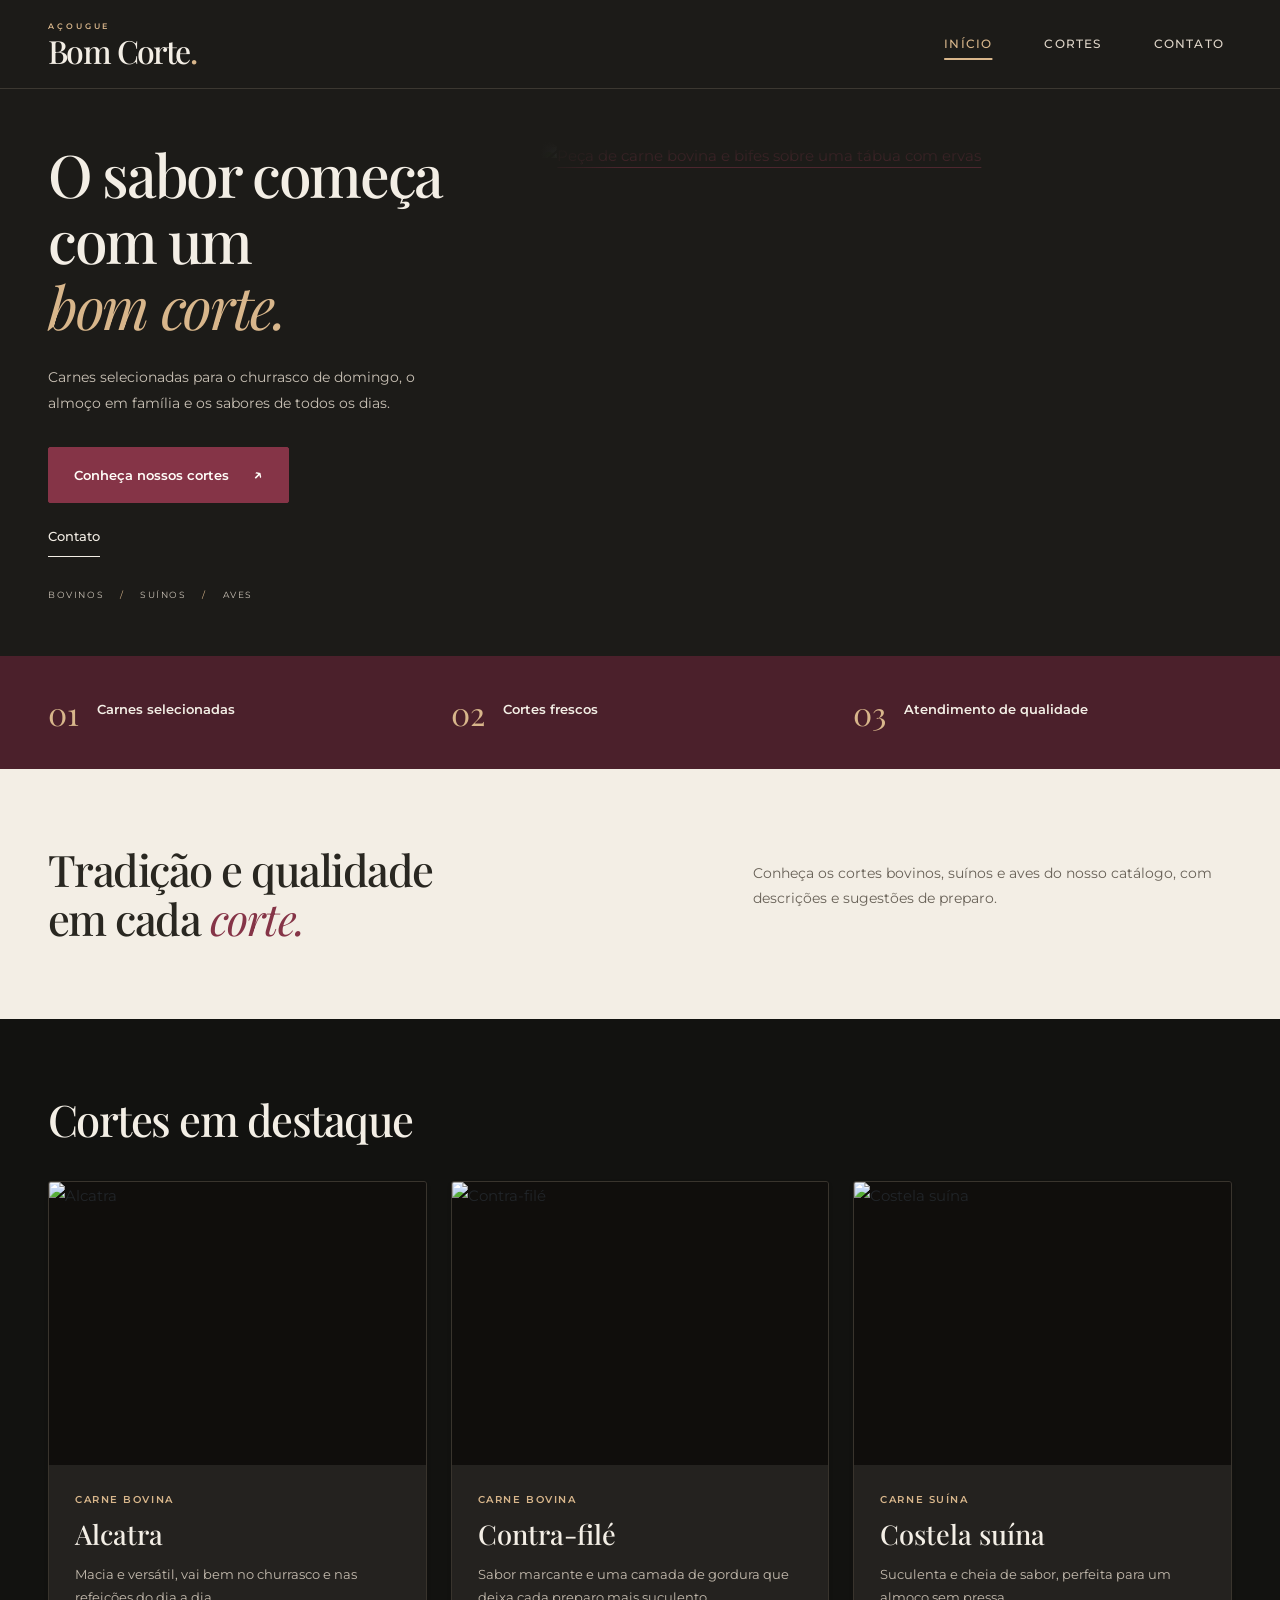
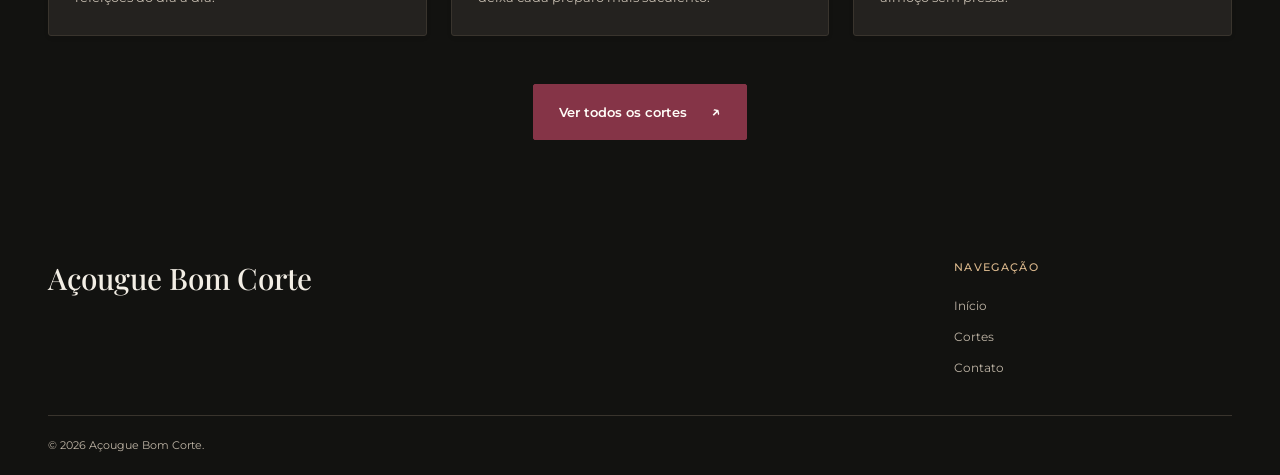
==== index.html @ 8984fb62 "Add files via upload" ====
<!DOCTYPE html>
<html lang="pt-BR">
<head>
  <meta charset="UTF-8">
  <meta name="viewport" content="width=device-width, initial-scale=1">
  <meta name="description" content="Carnes selecionadas para o dia a dia, o churrasco e os momentos em família. Conheça o Açougue Bom Corte.">
  <title>Início | Açougue Bom Corte</title>
  <link rel="preconnect" href="https://fonts.googleapis.com">
  <link rel="preconnect" href="https://fonts.gstatic.com" crossorigin>
  <link href="https://fonts.googleapis.com/css2?family=Montserrat:wght@400;500;600;700&family=Playfair+Display:wght@400;500;600;700&display=swap" rel="stylesheet">
  <link href="https://cdn.jsdelivr.net/npm/bootstrap@5.3.8/dist/css/bootstrap.min.css" rel="stylesheet" integrity="sha384-sRIl4kxILFvY47J16cr9ZwB07vP4J8+LH7qKQnuqkuIAvNWLzeN8tE5YBujZqJLB" crossorigin="anonymous">
  <link rel="stylesheet" href="style.css">
</head>
<body>
  <a class="skip-link" href="#conteudo">Pular para o conteúdo</a>
  <header class="site-header">
    <nav class="navbar navbar-expand-md" data-bs-theme="dark" aria-label="Navegação principal">
      <div class="container">
        <a class="navbar-brand brand" href="index.html" aria-label="Açougue Bom Corte — início">
          <span class="brand-kicker">AÇOUGUE</span>
          <span class="brand-name">Bom Corte<span class="brand-dot">.</span></span>
        </a>
        <button class="navbar-toggler" type="button" data-bs-toggle="collapse" data-bs-target="#menuPrincipal" aria-controls="menuPrincipal" aria-expanded="false" aria-label="Abrir ou fechar menu">
          <span class="navbar-toggler-icon"></span>
        </button>
        <div class="collapse navbar-collapse" id="menuPrincipal">
          <ul class="navbar-nav ms-auto">
            <li class="nav-item"><a class="nav-link active" aria-current="page" href="index.html">Início</a></li>
            <li class="nav-item"><a class="nav-link" href="cortes.html">Cortes</a></li>
            <li class="nav-item"><a class="nav-link" href="contato.html">Contato</a></li>
          </ul>
        </div>
      </div>
    </nav>
  </header>
  <main id="conteudo">
    <!-- Fotografia original inteira; texto e ações ficam ao lado, sem sobreposições. -->
    <section class="hero">
      <div class="container">
        <div class="row g-0 align-items-center">
          <div class="col-lg-5 hero-copy">
            <h1>O sabor começa<br>com um <em>bom corte.</em></h1>
            <p>Carnes selecionadas para o churrasco de domingo, o almoço em família e os sabores de todos os dias.</p>
            <div class="hero-actions">
              <a class="btn btn-wine" href="cortes.html">Conheça nossos cortes <span aria-hidden="true">↗</span></a>
              <a class="text-link" href="contato.html">Contato</a>
            </div>
            <p class="hero-footnote">BOVINOS <span aria-hidden="true">/</span> SUÍNOS <span aria-hidden="true">/</span> AVES</p>
          </div>
          <div class="col-lg-7 hero-photo">
            <a class="hero-link" href="cortes.html" aria-label="Ver produtos: conhecer todos os cortes">
              <img class="hero-image" src="images/acougue-principal-v2.png" width="1536" height="1024" alt="Peça de carne bovina e bifes sobre uma tábua com ervas" fetchpriority="high">
            </a>
          </div>
        </div>
      </div>
    </section>

    <section class="benefits" aria-label="O cuidado Bom Corte">
      <div class="container">
        <div class="row gy-4">
          <div class="col-md-4"><div class="benefit"><span class="benefit-number" aria-hidden="true">01</span><div><h2>Carnes selecionadas</h2></div></div></div>
          <div class="col-md-4"><div class="benefit"><span class="benefit-number" aria-hidden="true">02</span><div><h2>Cortes frescos</h2></div></div></div>
          <div class="col-md-4"><div class="benefit"><span class="benefit-number" aria-hidden="true">03</span><div><h2>Atendimento de qualidade</h2></div></div></div>
        </div>
      </div>
    </section>

    <section class="intro section-space">
      <div class="container">
        <div class="row gx-4 gy-4 align-items-center">
          <div class="col-lg-6">
            <h2>Tradição e qualidade<br>em cada <em>corte.</em></h2>
          </div>
          <div class="col-lg-5 offset-lg-1">
            <p class="intro-text">Conheça os cortes bovinos, suínos e aves do nosso catálogo, com descrições e sugestões de preparo.</p>
          </div>
        </div>
      </div>
    </section>

    <section class="featured section-space">
      <div class="container">
        <div class="section-heading">
          <div><h2>Cortes em destaque</h2></div>

        </div>
        <div class="row g-4">
        <div class="col-12 col-md-6 col-lg-4">
          <article class="card product-card h-100">
            <img class="product-image" src="images/alcatra.png" width="510" height="371" alt="Alcatra" loading="lazy">
            <div class="card-body">
              <p class="product-category">CARNE BOVINA</p>
              <h3>Alcatra</h3>
              <p class="product-description">Macia e versátil, vai bem no churrasco e nas refeições do dia a dia.</p>
            </div>
          </article>
        </div>
        <div class="col-12 col-md-6 col-lg-4">
          <article class="card product-card h-100">
            <img class="product-image" src="images/contra-file.png" width="509" height="371" alt="Contra-filé" loading="lazy">
            <div class="card-body">
              <p class="product-category">CARNE BOVINA</p>
              <h3>Contra-filé</h3>
              <p class="product-description">Sabor marcante e uma camada de gordura que deixa cada preparo mais suculento.</p>
            </div>
          </article>
        </div>
        <div class="col-12 col-md-6 col-lg-4">
          <article class="card product-card h-100">
            <img class="product-image product-image--costela" src="images/costela-suina.png" width="765" height="335" alt="Costela suína" loading="lazy">
            <div class="card-body">
              <p class="product-category">CARNE SUÍNA</p>
              <h3>Costela suína</h3>
              <p class="product-description">Suculenta e cheia de sabor, perfeita para um almoço sem pressa.</p>
            </div>
          </article>
        </div>
        </div>
        <div class="text-center mt-5"><a class="btn btn-wine" href="cortes.html">Ver todos os cortes <span aria-hidden="true">↗</span></a></div>
      </div>
    </section>
  </main>
  <footer class="site-footer">
    <div class="container">
      <div class="row gy-4 justify-content-between">
        <div class="col-md-7">
          <a class="footer-brand" href="index.html">Açougue Bom Corte</a>
        </div>
        <div class="col-md-3">
          <h2 class="footer-heading">Navegação</h2>
          <nav aria-label="Navegação do rodapé">
            <ul class="list-unstyled footer-links">
              <li><a href="index.html">Início</a></li>
              <li><a href="cortes.html">Cortes</a></li>
              <li><a href="contato.html">Contato</a></li>
            </ul>
          </nav>
        </div>
      </div>
      <div class="footer-bottom"><small>© 2026 Açougue Bom Corte.</small></div>
    </div>
  </footer>
  <!-- Único JavaScript do site: componente de menu recolhível do Bootstrap. -->
  <script src="https://cdn.jsdelivr.net/npm/bootstrap@5.3.8/dist/js/bootstrap.bundle.min.js" integrity="sha384-FKyoEForCGlyvwx9Hj09JcYn3nv7wiPVlz7YYwJrWVcXK/BmnVDxM+D2scQbITxI" crossorigin="anonymous"></script>
</body>
</html>
---- style.css ----
﻿/* Variáveis: identidade original do Bom Corte */
:root {
  --wine: #853447;
  --wine-dark: #4b202b;
  --charcoal: #1c1b18;
  --ink: #121210;
  --cream: #f3eee5;
  --sand: #d8b68b;
  --text: #292721;
  --muted: #686157;
  --white: #fffdf8;
  --line: #d9d0c3;
}

/* Geral */
body {
  margin: 0;
  min-height: 100vh;
  display: flex;
  flex-direction: column;
  color: var(--text);
  background: var(--cream);
  font-family: "Montserrat", sans-serif;
  font-size: 0.94rem;
  line-height: 1.8;
  -webkit-font-smoothing: antialiased;
}
h1, h2, h3, .brand-name, .footer-brand {
  font-family: "Playfair Display", Georgia, serif;
  font-weight: 500;
  line-height: 1.12;
}
h1 { font-size: clamp(2.7rem, 4.6vw, 4.6rem); letter-spacing: -0.04em; }
h2 { font-size: clamp(2rem, 3.4vw, 3.1rem); letter-spacing: -0.035em; }
h3 { font-size: 1.7rem; }
h1 em, h2 em { color: var(--wine); font-weight: 400; }
p { color: var(--muted); }
a { color: var(--wine); text-underline-offset: 6px; }
a, button { -webkit-tap-highlight-color: transparent; }
a:focus-visible, button:focus-visible { outline: 3px solid var(--sand); outline-offset: 5px; }
img { display: block; max-width: 100%; height: auto; }
::selection { color: var(--white); background: var(--wine); }
.section-space { padding-block: 76px; }
.btn-wine {
  --bs-btn-color: var(--white);
  --bs-btn-bg: var(--wine);
  --bs-btn-border-color: var(--wine);
  --bs-btn-hover-color: var(--white);
  --bs-btn-hover-bg: #a14459;
  --bs-btn-hover-border-color: #a14459;
  --bs-btn-active-color: var(--white);
  --bs-btn-active-bg: var(--wine-dark);
  --bs-btn-active-border-color: var(--wine-dark);
  padding: 15px 25px;
  border-radius: 2px;
  font-size: 0.8rem;
  font-weight: 600;
}
.btn-wine span { padding-left: 20px; font-size: 1rem; }
.text-link { display: inline-block; padding-block: 8px; color: inherit; text-decoration: none; border-bottom: 1px solid currentColor; font-size: 0.8rem; font-weight: 500; }
.text-link:hover { color: var(--sand); }
.text-link span { margin-left: 24px; }
.skip-link { position: absolute; z-index: 20; top: -100px; left: 16px; background: var(--white); padding: 10px 18px; }
.skip-link:focus { top: 10px; }

main { flex: 1; }

/* Header: compacto e contrastante */
.site-header { background: var(--charcoal); border-bottom: 1px solid #3c3831; }
.navbar { padding-block: 19px; }
.brand { display: flex; flex-direction: column; color: var(--cream); padding: 0; }
.brand:hover { color: var(--sand); }
.brand-kicker { color: var(--sand); font-size: 0.52rem; letter-spacing: 0.35em; font-weight: 600; line-height: 1.7; }
.brand-name { font-size: 2rem; letter-spacing: -0.05em; }
.brand-dot { color: var(--sand); }
.navbar-nav { gap: 36px; }
.navbar .nav-link { color: #ded5c8; padding: 10px 0; font-size: 0.75rem; letter-spacing: 0.1em; font-weight: 500; text-transform: uppercase; transition: color 180ms ease; }
.navbar .nav-link:hover, .navbar .nav-link.active { color: var(--sand); }
.navbar .nav-link.active { text-decoration: underline; text-decoration-thickness: 2px; text-underline-offset: 10px; }
.navbar-toggler { border: 1px solid #6d6254; border-radius: 2px; padding: 8px; font-size: 1rem; }

/* Home: abertura em duas colunas, sem texto sobre a fotografia */
.hero { background: var(--charcoal); color: var(--cream); padding-block: 52px; }
.hero-copy { padding-right: 44px; }
.hero h1 { margin-bottom: 26px; }
.hero h1 em { display: block; color: var(--sand); }
.hero-copy > p:not(.hero-footnote) { max-width: 390px; color: #c9c1b5; font-size: 0.9rem; }
.hero-actions { display: flex; align-items: start; flex-direction: column; gap: 14px; margin-top: 30px; }
.hero .hero-footnote { margin: 30px 0 0; color: #c9c1b5; font-size: 0.59rem; letter-spacing: 0.17em; }
.hero-footnote span { color: var(--sand); padding-inline: 12px; }
.hero-link { display: block; position: relative; }
.hero-image { width: 100%; height: auto; }
/* Suaviza somente as bordas; o centro da foto mantém brilho e nitidez. */
.hero-link::after {
  content: "";
  position: absolute;
  inset: 0;
  pointer-events: none;
  background:
    linear-gradient(to right, var(--charcoal), transparent 12%, transparent 88%, var(--charcoal)),
    linear-gradient(to bottom, var(--charcoal), transparent 12%, transparent 88%, var(--charcoal));
}
.intro h2 { margin-bottom: 0; }
.intro-text { font-size: 0.87rem; }
.featured { background: var(--ink); color: var(--cream); }
.section-heading { display: flex; justify-content: space-between; align-items: end; gap: 28px; margin-bottom: 38px; }
.section-heading h2 { margin: 0; }

/* Diferenciais: faixa vinho */
.benefits { padding-block: 28px; background: var(--wine-dark); }
.benefit { display: flex; align-items: center; gap: 18px; }
.benefit-number { color: var(--sand); font-family: "Playfair Display", Georgia, serif; font-size: 2rem; }
.benefit h2 { margin-bottom: 6px; color: var(--cream); font-family: "Montserrat", sans-serif; font-size: 0.81rem; font-weight: 600; letter-spacing: 0; line-height: 1.5; }

/* Cards: object-fit contain mantém as artes originais inteiras */
.product-card { overflow: hidden; background: var(--white); border: 1px solid var(--line); border-radius: 3px; box-shadow: 0 2px 7px rgb(28 27 24 / 3%); transition: transform 200ms ease, box-shadow 200ms ease; }
.product-card:hover { transform: translateY(-4px); box-shadow: 0 9px 24px rgb(28 27 24 / 12%); }
.product-image { width: 100%; aspect-ratio: 4 / 3; object-fit: contain; background: #100e0c; }
/* Preenche o card e preserva o nome incorporado à esquerda da arte. */
.product-image--costela { object-fit: cover; object-position: 8% center; }
.product-card .card-body { display: flex; flex-direction: column; padding: 26px; }
.product-category { font-size: 0.61rem; font-weight: 600; letter-spacing: 0.16em; color: var(--wine); margin-bottom: 11px; }
.product-card h3 { margin-bottom: 14px; }
.product-description { font-size: 0.79rem; margin-bottom: 0; }
.product-use { font-size: 0.73rem; padding-top: 20px; margin: auto 0 0; }
.product-use span { display: block; color: var(--text); font-size: 0.61rem; letter-spacing: 0.1em; text-transform: uppercase; font-weight: 600; margin-bottom: 4px; }
.featured .product-card { background: #24221f; border-color: #39342d; }
.featured .product-card h3 { color: var(--cream); }



/* Catálogo */
.page-heading { padding-block: 64px; color: var(--cream); background: var(--wine-dark); }
.page-heading h1 em { color: var(--sand); }
.page-heading h1 { margin: 0; }
.page-intro { margin-bottom: 20px; color: #e1ced1; font-size: 0.9rem; max-width: 390px; }
.selection-count { color: var(--sand); font-size: 0.63rem; letter-spacing: 0.16em; margin: 0; }
.selection-count span { padding-inline: 14px; }
.category-bar { background: #e8dfd2; border-bottom: 1px solid var(--line); }
.category-nav { display: flex; align-items: center; flex-wrap: wrap; gap: 0 36px; }
.category-label { margin-right: auto; color: var(--muted); font-size: 0.62rem; font-weight: 600; letter-spacing: 0.16em; }
.category-nav a { padding-block: 20px; color: var(--text); font-size: 0.81rem; text-decoration: none; }
.category-nav a span { margin-left: 15px; color: var(--wine); }
.category-nav a:hover { color: var(--wine); text-decoration: underline; }
.catalog { padding-top: 48px; padding-bottom: 38px; }
.catalog-section { margin-bottom: 54px; scroll-margin-top: 24px; }
.category-heading { display: flex; align-items: baseline; justify-content: space-between; gap: 20px; margin-bottom: 24px; padding-bottom: 20px; border-bottom: 1px solid var(--line); }
.category-heading h2 { font-size: 2.2rem; margin: 0; }
.category-number { display: inline-block; margin-right: 16px; font-family: "Montserrat", sans-serif; font-size: 0.75rem; letter-spacing: 0; color: var(--wine); vertical-align: middle; }

/* Contato */
.contact-intro { background: var(--charcoal); color: var(--cream); }
.contact-intro h1 { margin-bottom: 28px; }
.contact-intro h1 em { color: var(--sand); }
.contact-intro p { max-width: 405px; font-size: 0.85rem; color: #c9c1b5; }
.contact-info dt { color: var(--sand); font-size: 0.75rem; font-weight: 600; margin-bottom: 6px; }
.contact-info dd { color: var(--cream); margin-bottom: 24px; }
.contact-info address { font-style: normal; }
.contact-info-panel { padding: 30px; border-left: 2px solid var(--sand); background: #24221f; }
.contact-guide h2, .contact-faq h2 { margin-bottom: 22px; }
.contact-guide > .container > .row > div > p,
.contact-faq > .container > .row > div > p { max-width: 360px; font-size: 0.87rem; }
.contact-guide .text-link:hover { color: var(--wine); }
.contact-checklist { list-style: none; counter-reset: contact-step; margin: 0; padding: 0; }
.contact-checklist li { counter-increment: contact-step; position: relative; padding: 0 0 24px 48px; margin-bottom: 24px; border-bottom: 1px solid var(--line); }
.contact-checklist li:last-child { padding-bottom: 0; margin-bottom: 0; border-bottom: 0; }
.contact-checklist li::before { content: "0" counter(contact-step); position: absolute; left: 0; top: 0; color: var(--wine); font-size: 0.8rem; font-weight: 600; }
.contact-checklist h3 { font-family: "Montserrat", sans-serif; font-size: 0.94rem; font-weight: 600; margin-bottom: 10px; }
.contact-checklist p { font-size: 0.83rem; margin: 0; }
.contact-faq { background: #e8dfd2; scroll-margin-top: 24px; }
.faq-item { border-bottom: 1px solid #cfc2b0; }
.faq-item:first-child { border-top: 1px solid #cfc2b0; }
.faq-item summary { padding: 22px 0; font-size: 0.86rem; font-weight: 600; cursor: pointer; }
.faq-item summary::marker { color: var(--wine); }
.faq-item summary:focus-visible { outline: 2px solid var(--wine); outline-offset: 4px; }
.faq-item p { margin: 0; padding-bottom: 22px; font-size: 0.83rem; }
.contact-cta { padding-block: 54px; background: var(--wine-dark); color: var(--cream); }
.contact-cta h2 { margin: 0 auto 28px; max-width: 710px; }

/* Footer */
.site-footer { background: var(--ink); padding-top: 45px; color: var(--cream); }
.footer-brand { color: var(--cream); text-decoration: none; font-size: 1.85rem; }
.footer-brand:hover { color: var(--sand); }
.footer-heading { font-family: "Montserrat", sans-serif; font-size: 0.69rem; font-weight: 500; text-transform: uppercase; letter-spacing: 0.12em; margin-bottom: 16px; color: var(--sand); }
.footer-links { font-size: 0.75rem; line-height: 2.1; margin: 0; color: #bfb5a6; }
.footer-links a { text-decoration: none; color: #bfb5a6; display: inline-block; padding-block: 3px; }
.footer-links a:hover { text-decoration: underline; color: var(--cream); }
.footer-bottom { display: flex; justify-content: space-between; gap: 12px; padding-block: 20px; margin-top: 32px; border-top: 1px solid #39342d; }
.footer-bottom small { font-size: 0.66rem; color: #bfb5a6; }

/* Responsividade */
@media (min-width: 1200px) { .container { max-width: 1240px; padding-inline: 28px; } }
@media (max-width: 1199.98px) {
  .hero-copy { padding-right: 28px; }
  .hero h1 { font-size: 3.3rem; }
  .benefit { gap: 12px; }
}
@media (max-width: 991.98px) {
  .section-space { padding-block: 55px; }
  .hero { padding-block: 40px; }
  .hero-copy { padding-right: 0; padding-bottom: 36px; }
  .hero h1 { max-width: 650px; font-size: 3.8rem; }
  .hero-copy > p:not(.hero-footnote) { max-width: 550px; }
  .hero-actions { flex-direction: row; align-items: center; gap: 25px; }
  .hero .hero-footnote { margin-top: 22px; }
  .section-heading, .category-heading { align-items: start; flex-direction: column; gap: 14px; }
  .page-heading { padding-block: 48px; }
  .page-intro { max-width: 550px; }
}
@media (max-width: 767.98px) {
  .container { padding-inline: 22px; }
  .navbar { padding-block: 14px; }
  .navbar-nav { gap: 3px; padding-top: 18px; padding-bottom: 8px; }
  .navbar .nav-link { padding-block: 12px; }
  .brand-name { font-size: 1.8rem; }
  .section-space { padding-block: 44px; }
  .hero h1 { font-size: clamp(2.65rem, 9vw, 3.8rem); }
  .hero-actions { flex-direction: column; align-items: start; gap: 12px; }
  .hero-copy { padding-bottom: 28px; }
  .hero-copy > p:not(.hero-footnote) { font-size: 0.85rem; }
  .benefit { gap: 22px; }
  .benefit-number { font-size: 1.7rem; }
  .section-heading { margin-bottom: 28px; }
  .category-nav { gap: 0 24px; }
  .category-label { display: none; }
  .category-nav a { padding-block: 16px; font-size: 0.75rem; }
  .category-nav a span { margin-left: 5px; }
  .category-heading h2 { font-size: 1.9rem; }
  .catalog { padding-top: 34px; }
  .catalog-section { margin-bottom: 40px; }
  .contact-cta { padding-block: 44px; }
  .footer-bottom { flex-direction: column; gap: 5px; }
}
@media (prefers-reduced-motion: reduce) {
  .product-card, .navbar .nav-link { transition: none; }
  .product-card:hover { transform: none; }
}


.featured .product-description { color: #c5bcaf; }
.featured .product-category { color: var(--sand); }
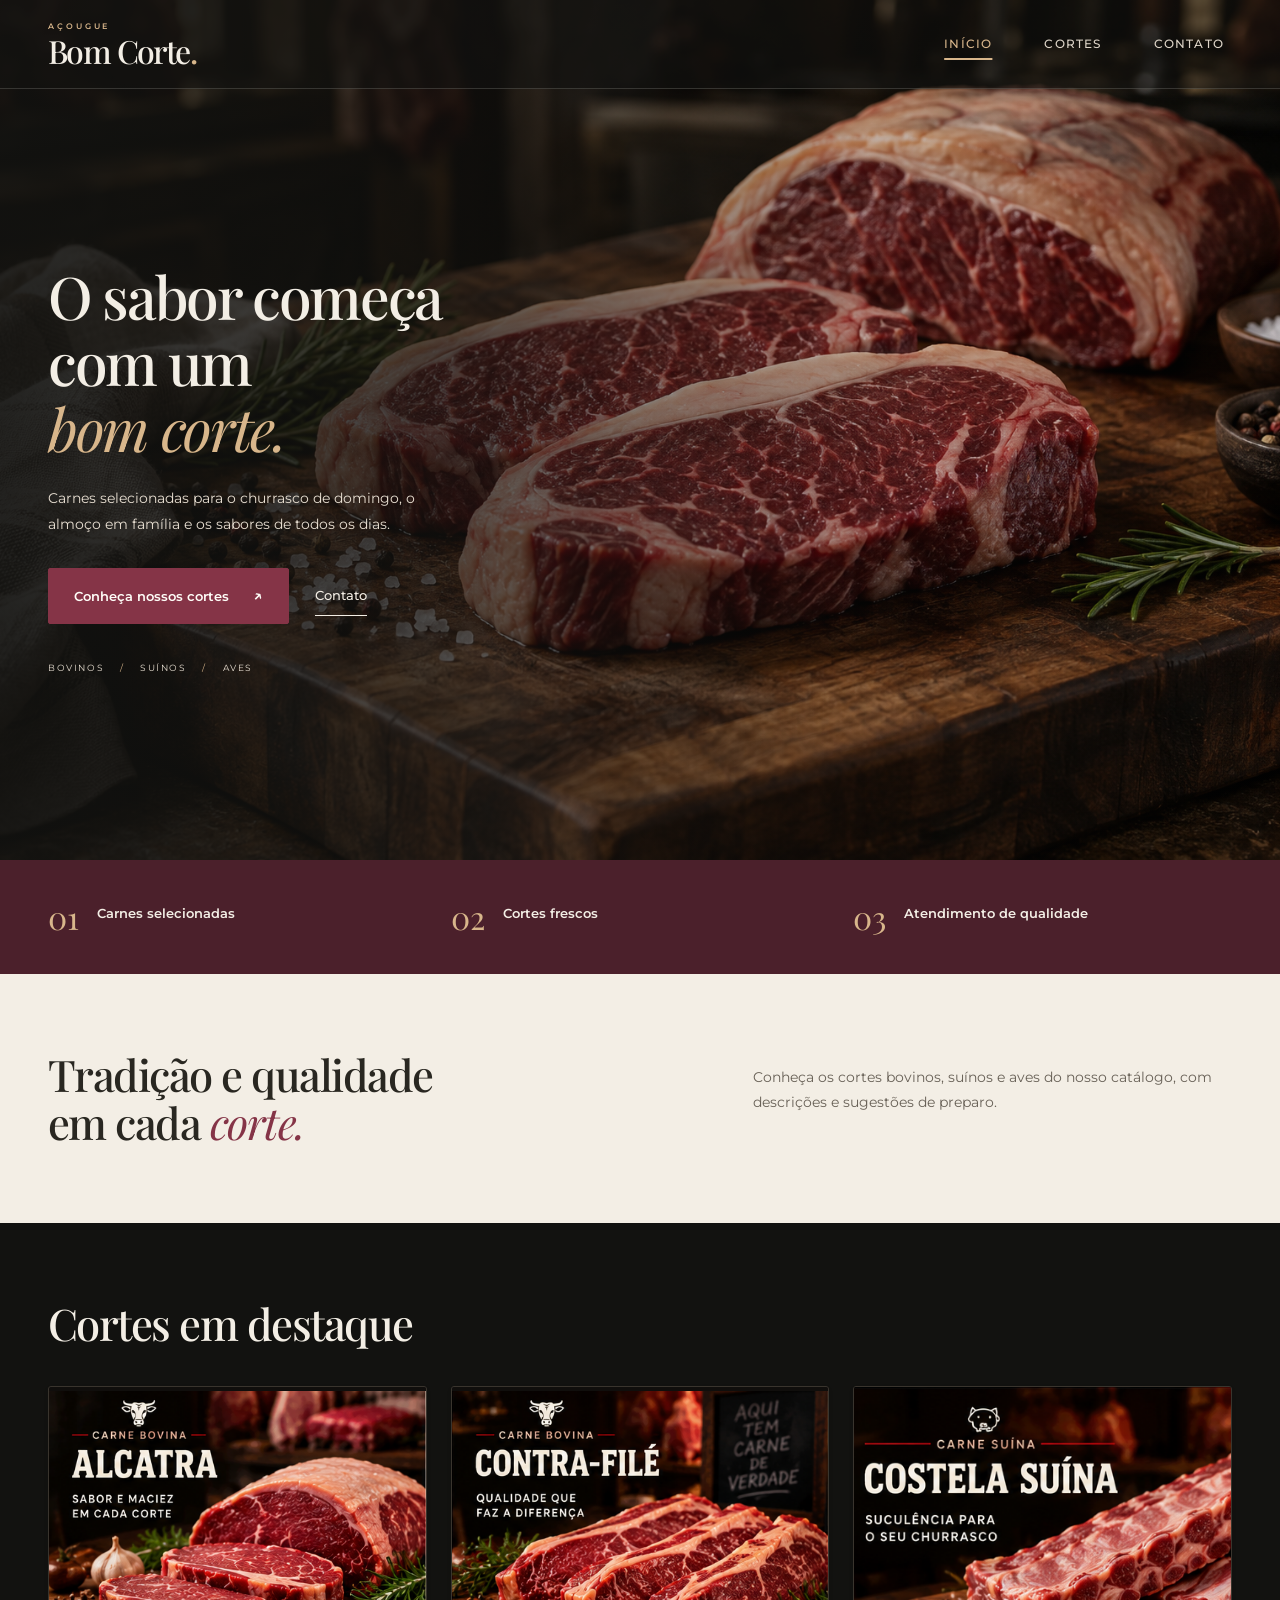
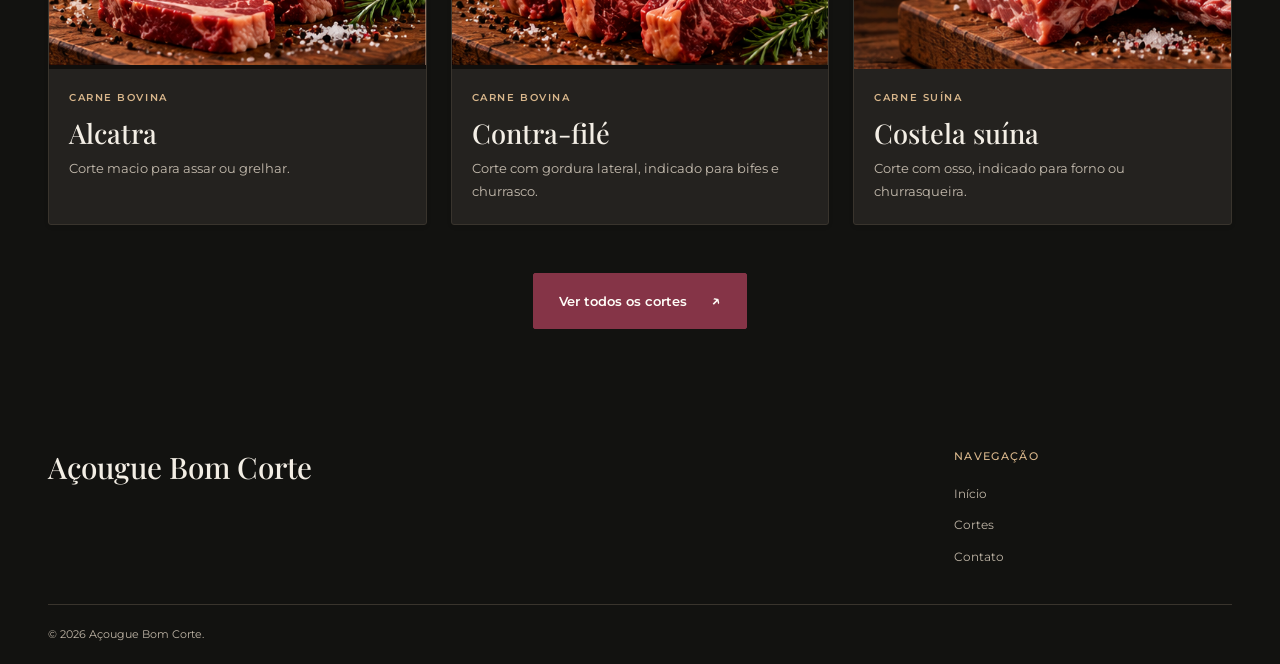
==== commit 30244920: "Melhora layout da Home" ====
--- a/index.html
+++ b/index.html
@@ -9,9 +9,9 @@
   <link rel="preconnect" href="https://fonts.gstatic.com" crossorigin>
   <link href="https://fonts.googleapis.com/css2?family=Montserrat:wght@400;500;600;700&family=Playfair+Display:wght@400;500;600;700&display=swap" rel="stylesheet">
   <link href="https://cdn.jsdelivr.net/npm/bootstrap@5.3.8/dist/css/bootstrap.min.css" rel="stylesheet" integrity="sha384-sRIl4kxILFvY47J16cr9ZwB07vP4J8+LH7qKQnuqkuIAvNWLzeN8tE5YBujZqJLB" crossorigin="anonymous">
-  <link rel="stylesheet" href="style.css">
+  <link rel="stylesheet" href="style.css?v=20260924-4">
 </head>
-<body>
+<body class="home-page">
   <a class="skip-link" href="#conteudo">Pular para o conteúdo</a>
   <header class="site-header">
     <nav class="navbar navbar-expand-md" data-bs-theme="dark" aria-label="Navegação principal">
@@ -34,23 +34,19 @@
     </nav>
   </header>
   <main id="conteudo">
-    <!-- Fotografia original inteira; texto e ações ficam ao lado, sem sobreposições. -->
+    <!-- Foto de fundo com texto HTML sobreposto, legível e responsivo. -->
     <section class="hero">
-      <div class="container">
-        <div class="row g-0 align-items-center">
-          <div class="col-lg-5 hero-copy">
-            <h1>O sabor começa<br>com um <em>bom corte.</em></h1>
+      <img class="hero-image" src="images/acougue-principal-v2.png" width="1536" height="1024" alt="Peça de carne bovina e bifes sobre uma tábua com ervas" fetchpriority="high">
+      <div class="container hero-content">
+        <div class="row">
+          <div class="col-lg-7 col-xl-6 hero-copy">
+            <h1><span class="hero-title-line">O sabor começa</span><span class="hero-title-line">com um</span><em>bom corte.</em></h1>
             <p>Carnes selecionadas para o churrasco de domingo, o almoço em família e os sabores de todos os dias.</p>
             <div class="hero-actions">
               <a class="btn btn-wine" href="cortes.html">Conheça nossos cortes <span aria-hidden="true">↗</span></a>
               <a class="text-link" href="contato.html">Contato</a>
             </div>
             <p class="hero-footnote">BOVINOS <span aria-hidden="true">/</span> SUÍNOS <span aria-hidden="true">/</span> AVES</p>
-          </div>
-          <div class="col-lg-7 hero-photo">
-            <a class="hero-link" href="cortes.html" aria-label="Ver produtos: conhecer todos os cortes">
-              <img class="hero-image" src="images/acougue-principal-v2.png" width="1536" height="1024" alt="Peça de carne bovina e bifes sobre uma tábua com ervas" fetchpriority="high">
-            </a>
           </div>
         </div>
       </div>
@@ -92,7 +88,7 @@
             <div class="card-body">
               <p class="product-category">CARNE BOVINA</p>
               <h3>Alcatra</h3>
-              <p class="product-description">Macia e versátil, vai bem no churrasco e nas refeições do dia a dia.</p>
+              <p class="product-description">Corte macio para assar ou grelhar.</p>
             </div>
           </article>
         </div>
@@ -102,7 +98,7 @@
             <div class="card-body">
               <p class="product-category">CARNE BOVINA</p>
               <h3>Contra-filé</h3>
-              <p class="product-description">Sabor marcante e uma camada de gordura que deixa cada preparo mais suculento.</p>
+              <p class="product-description">Corte com gordura lateral, indicado para bifes e churrasco.</p>
             </div>
           </article>
         </div>
@@ -112,7 +108,7 @@
             <div class="card-body">
               <p class="product-category">CARNE SUÍNA</p>
               <h3>Costela suína</h3>
-              <p class="product-description">Suculenta e cheia de sabor, perfeita para um almoço sem pressa.</p>
+              <p class="product-description">Corte com osso, indicado para forno ou churrasqueira.</p>
             </div>
           </article>
         </div>
--- a/style.css
+++ b/style.css
@@ -1,4 +1,4 @@
-﻿/* Variáveis: identidade original do Bom Corte */
+/* Variáveis: identidade original do Bom Corte */
 :root {
   --wine: #853447;
   --wine-dark: #4b202b;
@@ -67,6 +67,8 @@
 
 /* Header: compacto e contrastante */
 .site-header { background: var(--charcoal); border-bottom: 1px solid #3c3831; }
+/* Na Home, o header se integra à fotografia sem mudar as outras páginas. */
+.home-page .site-header { position: absolute; top: 0; left: 0; width: 100%; z-index: 5; background: rgb(18 18 16 / 58%); border-bottom-color: rgb(243 238 229 / 16%); }
 .navbar { padding-block: 19px; }
 .brand { display: flex; flex-direction: column; color: var(--cream); padding: 0; }
 .brand:hover { color: var(--sand); }
@@ -79,27 +81,20 @@
 .navbar .nav-link.active { text-decoration: underline; text-decoration-thickness: 2px; text-underline-offset: 10px; }
 .navbar-toggler { border: 1px solid #6d6254; border-radius: 2px; padding: 8px; font-size: 1rem; }
 
-/* Home: abertura em duas colunas, sem texto sobre a fotografia */
-.hero { background: var(--charcoal); color: var(--cream); padding-block: 52px; }
-.hero-copy { padding-right: 44px; }
+/* Home: fotografia em toda a largura, com conteúdo sobreposto */
+.hero { position: relative; isolation: isolate; display: flex; align-items: center; min-height: min(780px, calc(100svh - 88px)); padding-block: 80px; background: var(--charcoal); color: var(--cream); }
+.hero-image { position: absolute; inset: 0; z-index: -2; width: 100%; height: 100%; object-fit: cover; object-position: center 55%; }
+/* O gradiente protege a leitura; a foto não recebe blur nem filtros. */
+.hero::before { content: ""; position: absolute; inset: 0; z-index: -1; background: linear-gradient(90deg, rgb(18 18 16 / 92%) 0%, rgb(18 18 16 / 72%) 35%, rgb(18 18 16 / 22%) 68%, rgb(18 18 16 / 8%) 100%); pointer-events: none; }
+.home-page .hero { min-height: min(860px, 100svh); padding-top: 160px; padding-bottom: 80px; }
+.hero-copy { padding-right: 30px; }
+.hero-title-line { display: block; }
 .hero h1 { margin-bottom: 26px; }
 .hero h1 em { display: block; color: var(--sand); }
-.hero-copy > p:not(.hero-footnote) { max-width: 390px; color: #c9c1b5; font-size: 0.9rem; }
-.hero-actions { display: flex; align-items: start; flex-direction: column; gap: 14px; margin-top: 30px; }
-.hero .hero-footnote { margin: 30px 0 0; color: #c9c1b5; font-size: 0.59rem; letter-spacing: 0.17em; }
+.hero-copy > p:not(.hero-footnote) { max-width: 410px; color: #e8dfd2; font-size: 0.9rem; }
+.hero-actions { display: flex; align-items: center; gap: 26px; margin-top: 30px; }
+.hero .hero-footnote { margin: 36px 0 0; color: #e8dfd2; font-size: 0.59rem; letter-spacing: 0.17em; }
 .hero-footnote span { color: var(--sand); padding-inline: 12px; }
-.hero-link { display: block; position: relative; }
-.hero-image { width: 100%; height: auto; }
-/* Suaviza somente as bordas; o centro da foto mantém brilho e nitidez. */
-.hero-link::after {
-  content: "";
-  position: absolute;
-  inset: 0;
-  pointer-events: none;
-  background:
-    linear-gradient(to right, var(--charcoal), transparent 12%, transparent 88%, var(--charcoal)),
-    linear-gradient(to bottom, var(--charcoal), transparent 12%, transparent 88%, var(--charcoal));
-}
 .intro h2 { margin-bottom: 0; }
 .intro-text { font-size: 0.87rem; }
 .featured { background: var(--ink); color: var(--cream); }
@@ -118,11 +113,11 @@
 .product-image { width: 100%; aspect-ratio: 4 / 3; object-fit: contain; background: #100e0c; }
 /* Preenche o card e preserva o nome incorporado à esquerda da arte. */
 .product-image--costela { object-fit: cover; object-position: 8% center; }
-.product-card .card-body { display: flex; flex-direction: column; padding: 26px; }
+.product-card .card-body { display: flex; flex-direction: column; padding: 20px; }
 .product-category { font-size: 0.61rem; font-weight: 600; letter-spacing: 0.16em; color: var(--wine); margin-bottom: 11px; }
-.product-card h3 { margin-bottom: 14px; }
+.product-card h3 { margin-bottom: 10px; }
 .product-description { font-size: 0.79rem; margin-bottom: 0; }
-.product-use { font-size: 0.73rem; padding-top: 20px; margin: auto 0 0; }
+.product-use { font-size: 0.73rem; padding-top: 16px; margin: auto 0 0; }
 .product-use span { display: block; color: var(--text); font-size: 0.61rem; letter-spacing: 0.1em; text-transform: uppercase; font-weight: 600; margin-bottom: 4px; }
 .featured .product-card { background: #24221f; border-color: #39342d; }
 .featured .product-card h3 { color: var(--cream); }
@@ -197,9 +192,9 @@
 }
 @media (max-width: 991.98px) {
   .section-space { padding-block: 55px; }
-  .hero { padding-block: 40px; }
-  .hero-copy { padding-right: 0; padding-bottom: 36px; }
-  .hero h1 { max-width: 650px; font-size: 3.8rem; }
+  .hero { padding-block: 60px; }
+  .hero-copy { padding-right: 12px; padding-bottom: 0; }
+  .hero h1 { max-width: 540px; font-size: 3.8rem; }
   .hero-copy > p:not(.hero-footnote) { max-width: 550px; }
   .hero-actions { flex-direction: row; align-items: center; gap: 25px; }
   .hero .hero-footnote { margin-top: 22px; }
@@ -208,15 +203,20 @@
   .page-intro { max-width: 550px; }
 }
 @media (max-width: 767.98px) {
+  .home-page .site-header { position: relative; background: var(--charcoal); }
+  .home-page .hero { min-height: calc(100svh - 76px); padding-top: 52px; padding-bottom: 52px; }
   .container { padding-inline: 22px; }
   .navbar { padding-block: 14px; }
   .navbar-nav { gap: 3px; padding-top: 18px; padding-bottom: 8px; }
   .navbar .nav-link { padding-block: 12px; }
   .brand-name { font-size: 1.8rem; }
   .section-space { padding-block: 44px; }
-  .hero h1 { font-size: clamp(2.65rem, 9vw, 3.8rem); }
+  .hero h1 { font-size: clamp(2.15rem, 7.8vw, 3.8rem); }
   .hero-actions { flex-direction: column; align-items: start; gap: 12px; }
-  .hero-copy { padding-bottom: 28px; }
+  .hero { min-height: calc(100svh - 76px); padding-block: 52px; }
+  .hero-image { object-position: 62% center; }
+  .hero::before { background: linear-gradient(90deg, rgb(18 18 16 / 85%), rgb(18 18 16 / 48%)); }
+  .hero-copy { padding-bottom: 0; }
   .hero-copy > p:not(.hero-footnote) { font-size: 0.85rem; }
   .benefit { gap: 22px; }
   .benefit-number { font-size: 1.7rem; }
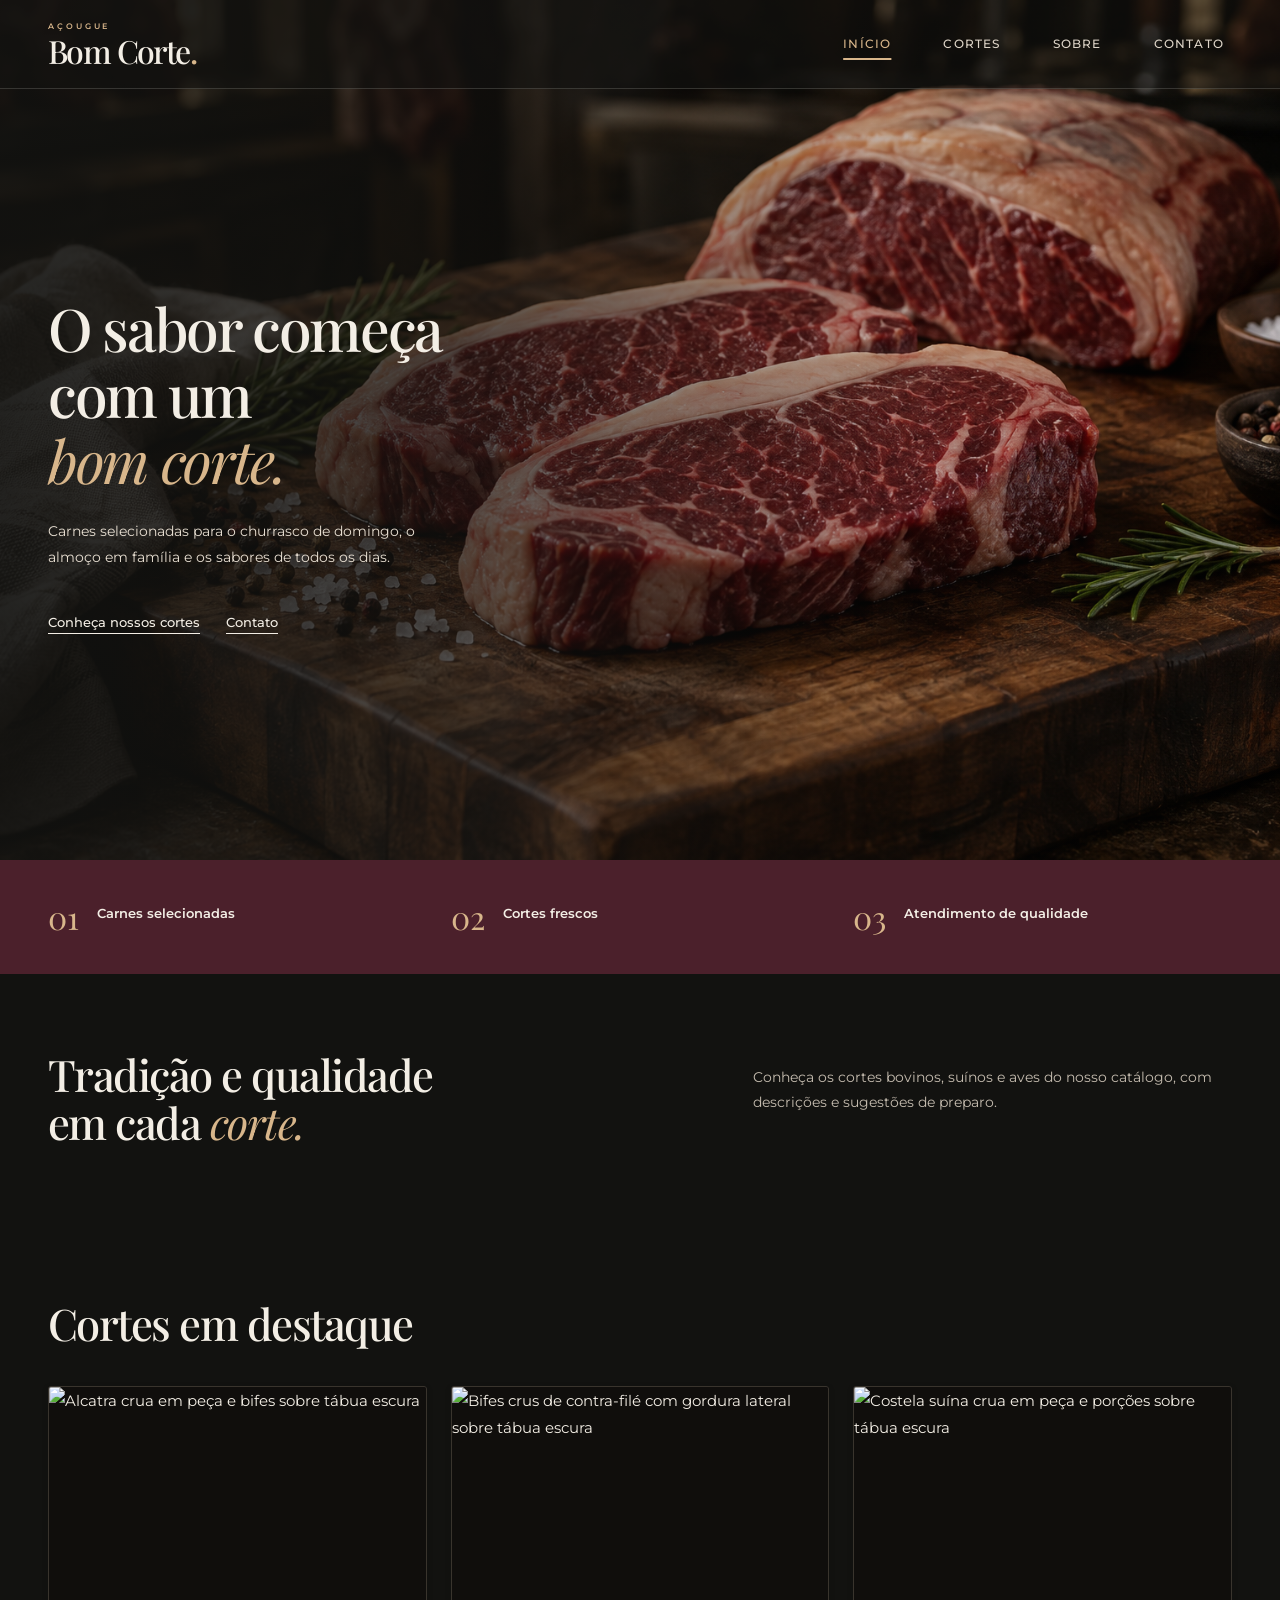
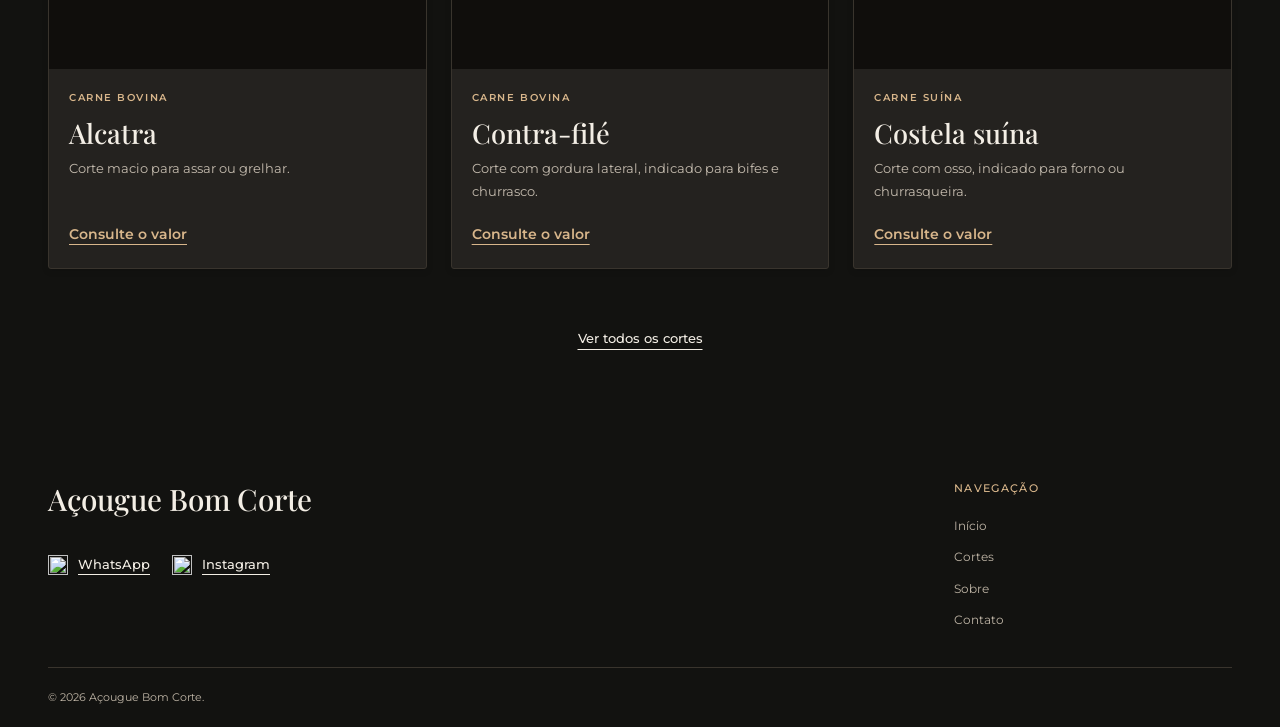
==== commit fa49f3ba: "Atualizar catálogo e padroniza o visual do site. - Adicionar novos cortes e kits de churrasco - Pad" ====
--- a/index.html
+++ b/index.html
@@ -1,144 +1,153 @@
 <!DOCTYPE html>
 <html lang="pt-BR">
-<head>
-  <meta charset="UTF-8">
-  <meta name="viewport" content="width=device-width, initial-scale=1">
-  <meta name="description" content="Carnes selecionadas para o dia a dia, o churrasco e os momentos em família. Conheça o Açougue Bom Corte.">
-  <title>Início | Açougue Bom Corte</title>
-  <link rel="preconnect" href="https://fonts.googleapis.com">
-  <link rel="preconnect" href="https://fonts.gstatic.com" crossorigin>
-  <link href="https://fonts.googleapis.com/css2?family=Montserrat:wght@400;500;600;700&family=Playfair+Display:wght@400;500;600;700&display=swap" rel="stylesheet">
-  <link href="https://cdn.jsdelivr.net/npm/bootstrap@5.3.8/dist/css/bootstrap.min.css" rel="stylesheet" integrity="sha384-sRIl4kxILFvY47J16cr9ZwB07vP4J8+LH7qKQnuqkuIAvNWLzeN8tE5YBujZqJLB" crossorigin="anonymous">
-  <link rel="stylesheet" href="style.css?v=20260924-4">
-</head>
-<body class="home-page">
-  <a class="skip-link" href="#conteudo">Pular para o conteúdo</a>
-  <header class="site-header">
-    <nav class="navbar navbar-expand-md" data-bs-theme="dark" aria-label="Navegação principal">
-      <div class="container">
-        <a class="navbar-brand brand" href="index.html" aria-label="Açougue Bom Corte — início">
-          <span class="brand-kicker">AÇOUGUE</span>
-          <span class="brand-name">Bom Corte<span class="brand-dot">.</span></span>
-        </a>
-        <button class="navbar-toggler" type="button" data-bs-toggle="collapse" data-bs-target="#menuPrincipal" aria-controls="menuPrincipal" aria-expanded="false" aria-label="Abrir ou fechar menu">
-          <span class="navbar-toggler-icon"></span>
-        </button>
-        <div class="collapse navbar-collapse" id="menuPrincipal">
-          <ul class="navbar-nav ms-auto">
-            <li class="nav-item"><a class="nav-link active" aria-current="page" href="index.html">Início</a></li>
-            <li class="nav-item"><a class="nav-link" href="cortes.html">Cortes</a></li>
-            <li class="nav-item"><a class="nav-link" href="contato.html">Contato</a></li>
-          </ul>
-        </div>
-      </div>
-    </nav>
-  </header>
-  <main id="conteudo">
-    <!-- Foto de fundo com texto HTML sobreposto, legível e responsivo. -->
-    <section class="hero">
-      <img class="hero-image" src="images/acougue-principal-v2.png" width="1536" height="1024" alt="Peça de carne bovina e bifes sobre uma tábua com ervas" fetchpriority="high">
-      <div class="container hero-content">
-        <div class="row">
-          <div class="col-lg-7 col-xl-6 hero-copy">
-            <h1><span class="hero-title-line">O sabor começa</span><span class="hero-title-line">com um</span><em>bom corte.</em></h1>
-            <p>Carnes selecionadas para o churrasco de domingo, o almoço em família e os sabores de todos os dias.</p>
-            <div class="hero-actions">
-              <a class="btn btn-wine" href="cortes.html">Conheça nossos cortes <span aria-hidden="true">↗</span></a>
-              <a class="text-link" href="contato.html">Contato</a>
-            </div>
-            <p class="hero-footnote">BOVINOS <span aria-hidden="true">/</span> SUÍNOS <span aria-hidden="true">/</span> AVES</p>
+  <head>
+    <meta charset="UTF-8">
+    <meta name="viewport" content="width=device-width, initial-scale=1">
+    <meta name="description" content="Carnes selecionadas para o dia a dia, o churrasco e os momentos em família. Conheça o Açougue Bom Corte.">
+    <title>Início | Açougue Bom Corte</title>
+    <link rel="preconnect" href="https://fonts.googleapis.com">
+    <link rel="preconnect" href="https://fonts.gstatic.com" crossorigin>
+    <link href="https://fonts.googleapis.com/css2?family=Montserrat:wght@400;500;600;700&family=Playfair+Display:wght@400;500;600;700&display=swap" rel="stylesheet">
+    <link href="https://cdn.jsdelivr.net/npm/bootstrap@5.3.8/dist/css/bootstrap.min.css" rel="stylesheet" integrity="sha384-sRIl4kxILFvY47J16cr9ZwB07vP4J8+LH7qKQnuqkuIAvNWLzeN8tE5YBujZqJLB" crossorigin="anonymous">
+    <link rel="stylesheet" href="style.css?v=20260927-12">
+  </head>
+  <body class="home-page">
+    <a class="skip-link" href="#conteudo">Pular para o conteúdo</a>
+    <header class="site-header">
+      <nav class="navbar navbar-expand-md" data-bs-theme="dark" aria-label="Navegação principal">
+        <div class="container">
+          <a class="navbar-brand brand" href="index.html" aria-label="Açougue Bom Corte — início">
+            <span class="brand-kicker">AÇOUGUE</span>
+            <span class="brand-name">Bom Corte<span class="brand-dot">.</span></span>
+          </a>
+          <button class="navbar-toggler" type="button" data-bs-toggle="collapse" data-bs-target="#menuPrincipal" aria-controls="menuPrincipal" aria-expanded="false" aria-label="Abrir ou fechar menu">
+            <span class="navbar-toggler-icon"></span>
+          </button>
+          <div class="collapse navbar-collapse" id="menuPrincipal">
+            <ul class="navbar-nav ms-auto">
+              <li class="nav-item"><a class="nav-link active" aria-current="page" href="index.html">Início</a></li>
+              <li class="nav-item"><a class="nav-link" href="cortes.html">Cortes</a></li>
+              <li class="nav-item"><a class="nav-link" href="sobre.html">Sobre</a></li>
+              <li class="nav-item"><a class="nav-link" href="contato.html">Contato</a></li>
+            </ul>
           </div>
         </div>
-      </div>
-    </section>
-
-    <section class="benefits" aria-label="O cuidado Bom Corte">
-      <div class="container">
-        <div class="row gy-4">
-          <div class="col-md-4"><div class="benefit"><span class="benefit-number" aria-hidden="true">01</span><div><h2>Carnes selecionadas</h2></div></div></div>
-          <div class="col-md-4"><div class="benefit"><span class="benefit-number" aria-hidden="true">02</span><div><h2>Cortes frescos</h2></div></div></div>
-          <div class="col-md-4"><div class="benefit"><span class="benefit-number" aria-hidden="true">03</span><div><h2>Atendimento de qualidade</h2></div></div></div>
-        </div>
-      </div>
-    </section>
-
-    <section class="intro section-space">
-      <div class="container">
-        <div class="row gx-4 gy-4 align-items-center">
-          <div class="col-lg-6">
-            <h2>Tradição e qualidade<br>em cada <em>corte.</em></h2>
-          </div>
-          <div class="col-lg-5 offset-lg-1">
-            <p class="intro-text">Conheça os cortes bovinos, suínos e aves do nosso catálogo, com descrições e sugestões de preparo.</p>
+      </nav>
+    </header>
+    <main id="conteudo">
+      <section class="hero">
+        <img class="hero-image" src="images/acougue-principal-v2.png" width="1536" height="1024" alt="Peça de carne bovina e bifes sobre uma tábua com ervas" fetchpriority="high">
+        <div class="container hero-content">
+          <div class="row">
+            <div class="col-lg-7 col-xl-6 hero-copy">
+              <h1><span class="hero-title-line">O sabor começa</span><span class="hero-title-line">com um</span><em>bom corte.</em></h1>
+              <p>Carnes selecionadas para o churrasco de domingo, o almoço em família e os sabores de todos os dias.</p>
+              <div class="hero-actions">
+                <a class="text-link" href="cortes.html">Conheça nossos cortes</a>
+                <a class="text-link" href="contato.html">Contato</a>
+              </div>
+            </div>
           </div>
         </div>
+      </section>
+
+      <section class="benefits" aria-label="O cuidado Bom Corte">
+        <div class="container">
+          <div class="row gy-4">
+            <div class="col-md-4"><div class="benefit"><span class="benefit-number" aria-hidden="true">01</span><div><h2>Carnes selecionadas</h2></div></div></div>
+            <div class="col-md-4"><div class="benefit"><span class="benefit-number" aria-hidden="true">02</span><div><h2>Cortes frescos</h2></div></div></div>
+            <div class="col-md-4"><div class="benefit"><span class="benefit-number" aria-hidden="true">03</span><div><h2>Atendimento de qualidade</h2></div></div></div>
+          </div>
+        </div>
+      </section>
+
+      <section class="intro section-space">
+        <div class="container">
+          <div class="row gx-4 gy-4 align-items-center">
+            <div class="col-lg-6">
+              <h2>Tradição e qualidade<br>em cada <em>corte.</em></h2>
+            </div>
+            <div class="col-lg-5 offset-lg-1">
+              <p class="intro-text">Conheça os cortes bovinos, suínos e aves do nosso catálogo, com descrições e sugestões de preparo.</p>
+            </div>
+          </div>
+        </div>
+      </section>
+
+      <section class="featured section-space">
+        <div class="container">
+          <div class="section-heading">
+            <div><h2>Cortes em destaque</h2></div>
+
+          </div>
+          <div class="row g-4">
+            <div class="col-12 col-md-6 col-lg-4">
+              <article class="card product-card h-100">
+                <img class="product-image" src="images/alcatra-v2.png" width="1448" height="1086" alt="Alcatra crua em peça e bifes sobre tábua escura" loading="lazy" decoding="async">
+                <div class="card-body">
+                  <p class="product-category">CARNE BOVINA</p>
+                  <h3>Alcatra</h3>
+                  <p class="product-description">Corte macio para assar ou grelhar.</p>
+                  <a class="product-inquiry" href="contato.html" aria-label="Consulte o valor de Alcatra">Consulte o valor</a>
+                </div>
+              </article>
+            </div>
+            <div class="col-12 col-md-6 col-lg-4">
+              <article class="card product-card h-100">
+                <img class="product-image" src="images/contra-file-v2.png" width="1448" height="1086" alt="Bifes crus de contra-filé com gordura lateral sobre tábua escura" loading="lazy" decoding="async">
+                <div class="card-body">
+                  <p class="product-category">CARNE BOVINA</p>
+                  <h3>Contra-filé</h3>
+                  <p class="product-description">Corte com gordura lateral, indicado para bifes e churrasco.</p>
+                  <a class="product-inquiry" href="contato.html" aria-label="Consulte o valor de Contra-filé">Consulte o valor</a>
+                </div>
+              </article>
+            </div>
+            <div class="col-12 col-md-6 col-lg-4">
+              <article class="card product-card h-100">
+                <img class="product-image" src="images/costela-suina-v2.png" width="1448" height="1086" alt="Costela suína crua em peça e porções sobre tábua escura" loading="lazy" decoding="async">
+                <div class="card-body">
+                  <p class="product-category">CARNE SUÍNA</p>
+                  <h3>Costela suína</h3>
+                  <p class="product-description">Corte com osso, indicado para forno ou churrasqueira.</p>
+                  <a class="product-inquiry" href="contato.html" aria-label="Consulte o valor de Costela suína">Consulte o valor</a>
+                </div>
+              </article>
+            </div>
+          </div>
+          <div class="text-center mt-5"><a class="text-link" href="cortes.html">Ver todos os cortes</a></div>
+        </div>
+      </section>
+    </main>
+    <footer class="site-footer">
+      <div class="container">
+        <div class="row gy-4 justify-content-between">
+          <div class="col-md-7">
+            <a class="footer-brand" href="index.html">Açougue Bom Corte</a>
+            <div class="social-links">
+              <a class="social-link" href="https://wa.me/5521900000120?text=Ol%C3%A1%2C%20gostaria%20de%20saber%20sobre%20os%20cortes." target="_blank" rel="noopener noreferrer" aria-label="WhatsApp — abrir conversa em nova aba">
+                <img src="images/icons/whatsapp.svg" width="20" height="20" alt="" aria-hidden="true"> WhatsApp
+              </a>
+              <a class="social-link" href="https://www.instagram.com/" target="_blank" rel="noopener noreferrer" aria-label="Abrir Instagram em nova aba">
+                <img src="images/icons/instagram.svg" width="20" height="20" alt="" aria-hidden="true"> Instagram
+              </a>
+            </div>
+          </div>
+          <div class="col-md-3">
+            <h2 class="footer-heading">Navegação</h2>
+            <nav aria-label="Navegação do rodapé">
+              <ul class="list-unstyled footer-links">
+                <li><a href="index.html">Início</a></li>
+                <li><a href="cortes.html">Cortes</a></li>
+                <li><a href="sobre.html">Sobre</a></li>
+                <li><a href="contato.html">Contato</a></li>
+              </ul>
+            </nav>
+          </div>
+        </div>
+        <div class="footer-bottom"><small>© 2026 Açougue Bom Corte.</small></div>
       </div>
-    </section>
-
-    <section class="featured section-space">
-      <div class="container">
-        <div class="section-heading">
-          <div><h2>Cortes em destaque</h2></div>
-
-        </div>
-        <div class="row g-4">
-        <div class="col-12 col-md-6 col-lg-4">
-          <article class="card product-card h-100">
-            <img class="product-image" src="images/alcatra.png" width="510" height="371" alt="Alcatra" loading="lazy">
-            <div class="card-body">
-              <p class="product-category">CARNE BOVINA</p>
-              <h3>Alcatra</h3>
-              <p class="product-description">Corte macio para assar ou grelhar.</p>
-            </div>
-          </article>
-        </div>
-        <div class="col-12 col-md-6 col-lg-4">
-          <article class="card product-card h-100">
-            <img class="product-image" src="images/contra-file.png" width="509" height="371" alt="Contra-filé" loading="lazy">
-            <div class="card-body">
-              <p class="product-category">CARNE BOVINA</p>
-              <h3>Contra-filé</h3>
-              <p class="product-description">Corte com gordura lateral, indicado para bifes e churrasco.</p>
-            </div>
-          </article>
-        </div>
-        <div class="col-12 col-md-6 col-lg-4">
-          <article class="card product-card h-100">
-            <img class="product-image product-image--costela" src="images/costela-suina.png" width="765" height="335" alt="Costela suína" loading="lazy">
-            <div class="card-body">
-              <p class="product-category">CARNE SUÍNA</p>
-              <h3>Costela suína</h3>
-              <p class="product-description">Corte com osso, indicado para forno ou churrasqueira.</p>
-            </div>
-          </article>
-        </div>
-        </div>
-        <div class="text-center mt-5"><a class="btn btn-wine" href="cortes.html">Ver todos os cortes <span aria-hidden="true">↗</span></a></div>
-      </div>
-    </section>
-  </main>
-  <footer class="site-footer">
-    <div class="container">
-      <div class="row gy-4 justify-content-between">
-        <div class="col-md-7">
-          <a class="footer-brand" href="index.html">Açougue Bom Corte</a>
-        </div>
-        <div class="col-md-3">
-          <h2 class="footer-heading">Navegação</h2>
-          <nav aria-label="Navegação do rodapé">
-            <ul class="list-unstyled footer-links">
-              <li><a href="index.html">Início</a></li>
-              <li><a href="cortes.html">Cortes</a></li>
-              <li><a href="contato.html">Contato</a></li>
-            </ul>
-          </nav>
-        </div>
-      </div>
-      <div class="footer-bottom"><small>© 2026 Açougue Bom Corte.</small></div>
-    </div>
-  </footer>
-  <!-- Único JavaScript do site: componente de menu recolhível do Bootstrap. -->
-  <script src="https://cdn.jsdelivr.net/npm/bootstrap@5.3.8/dist/js/bootstrap.bundle.min.js" integrity="sha384-FKyoEForCGlyvwx9Hj09JcYn3nv7wiPVlz7YYwJrWVcXK/BmnVDxM+D2scQbITxI" crossorigin="anonymous"></script>
-</body>
+    </footer>
+    <script src="https://cdn.jsdelivr.net/npm/bootstrap@5.3.8/dist/js/bootstrap.bundle.min.js" integrity="sha384-FKyoEForCGlyvwx9Hj09JcYn3nv7wiPVlz7YYwJrWVcXK/BmnVDxM+D2scQbITxI" crossorigin="anonymous"></script>
+  </body>
 </html>
-
--- a/style.css
+++ b/style.css
@@ -1,4 +1,4 @@
-/* Variáveis: identidade original do Bom Corte */
+/* Cores do site */
 :root {
   --wine: #853447;
   --wine-dark: #4b202b;
@@ -6,236 +6,1010 @@
   --ink: #121210;
   --cream: #f3eee5;
   --sand: #d8b68b;
-  --text: #292721;
-  --muted: #686157;
+  --muted: #c5bcaf;
   --white: #fffdf8;
-  --line: #d9d0c3;
-}
-
-/* Geral */
+  --line: #39342d;
+  --surface: #24221f;
+  color-scheme: dark;
+}
+
+/* Estilo geral */
 body {
   margin: 0;
   min-height: 100vh;
   display: flex;
   flex-direction: column;
-  color: var(--text);
-  background: var(--cream);
+  color: var(--cream);
+  background: var(--ink);
   font-family: "Montserrat", sans-serif;
   font-size: 0.94rem;
   line-height: 1.8;
   -webkit-font-smoothing: antialiased;
 }
+
 h1, h2, h3, .brand-name, .footer-brand {
   font-family: "Playfair Display", Georgia, serif;
   font-weight: 500;
   line-height: 1.12;
 }
-h1 { font-size: clamp(2.7rem, 4.6vw, 4.6rem); letter-spacing: -0.04em; }
-h2 { font-size: clamp(2rem, 3.4vw, 3.1rem); letter-spacing: -0.035em; }
-h3 { font-size: 1.7rem; }
-h1 em, h2 em { color: var(--wine); font-weight: 400; }
-p { color: var(--muted); }
-a { color: var(--wine); text-underline-offset: 6px; }
-a, button { -webkit-tap-highlight-color: transparent; }
-a:focus-visible, button:focus-visible { outline: 3px solid var(--sand); outline-offset: 5px; }
-img { display: block; max-width: 100%; height: auto; }
-::selection { color: var(--white); background: var(--wine); }
-.section-space { padding-block: 76px; }
-.btn-wine {
-  --bs-btn-color: var(--white);
-  --bs-btn-bg: var(--wine);
-  --bs-btn-border-color: var(--wine);
-  --bs-btn-hover-color: var(--white);
-  --bs-btn-hover-bg: #a14459;
-  --bs-btn-hover-border-color: #a14459;
-  --bs-btn-active-color: var(--white);
-  --bs-btn-active-bg: var(--wine-dark);
-  --bs-btn-active-border-color: var(--wine-dark);
-  padding: 15px 25px;
+
+h1 {
+  font-size: clamp(2.7rem, 4.6vw, 4.6rem);
+  letter-spacing: -0.04em;
+}
+
+h2 {
+  font-size: clamp(2rem, 3.4vw, 3.1rem);
+  letter-spacing: -0.035em;
+}
+
+h3 {
+  font-size: 1.7rem;
+}
+
+h1 em, h2 em {
+  color: var(--sand);
+  font-weight: 400;
+}
+
+p {
+  color: var(--muted);
+}
+
+a {
+  color: var(--sand);
+  text-underline-offset: 6px;
+}
+
+a, button {
+  -webkit-tap-highlight-color: transparent;
+}
+
+a:focus-visible, button:focus-visible {
+  outline: 3px solid var(--sand);
+  outline-offset: 5px;
+}
+
+img {
+  display: block;
+  max-width: 100%;
+  height: auto;
+}
+
+::selection {
+  color: var(--white);
+  background: var(--wine);
+}
+
+.section-space {
+  padding-block: 76px;
+}
+
+.text-link {
+  display: inline-flex;
+  align-items: center;
+  min-height: 44px;
+  padding-block: 8px;
+  color: inherit;
+  text-decoration: underline;
+  text-decoration-thickness: 1px;
+  text-underline-offset: 6px;
+  font-size: 0.8rem;
+  font-weight: 500;
+}
+
+.text-link:hover {
+  color: var(--sand);
+}
+
+.skip-link {
+  position: absolute;
+  z-index: 20;
+  top: -100px;
+  left: 16px;
+  color: var(--ink);
+  background: var(--white);
+  padding: 10px 18px;
+}
+
+.skip-link:focus {
+  top: 10px;
+}
+
+main {
+  flex: 1;
+}
+
+/* Topo e menu */
+.site-header {
+  background: var(--charcoal);
+  border-bottom: 1px solid #3c3831;
+}
+
+/* Na página inicial, o menu fica em cima da foto */
+.home-page .site-header {
+  position: absolute;
+  top: 0;
+  left: 0;
+  width: 100%;
+  z-index: 5;
+  background: rgb(18 18 16 / 58%);
+  border-bottom-color: rgb(243 238 229 / 16%);
+}
+
+.navbar {
+  padding-block: 19px;
+}
+
+.brand {
+  display: flex;
+  flex-direction: column;
+  color: var(--cream);
+  padding: 0;
+}
+
+.brand:hover {
+  color: var(--sand);
+}
+
+.brand-kicker {
+  color: var(--sand);
+  font-size: 0.52rem;
+  letter-spacing: 0.35em;
+  font-weight: 600;
+  line-height: 1.7;
+}
+
+.brand-name {
+  font-size: 2rem;
+  letter-spacing: -0.05em;
+}
+
+.brand-dot {
+  color: var(--sand);
+}
+
+.navbar-nav {
+  gap: 36px;
+}
+
+.navbar .nav-link {
+  color: #ded5c8;
+  padding: 10px 0;
+  font-size: 0.75rem;
+  letter-spacing: 0.1em;
+  font-weight: 500;
+  text-transform: uppercase;
+  transition: color 180ms ease;
+}
+
+.navbar .nav-link:hover, .navbar .nav-link.active {
+  color: var(--sand);
+}
+
+.navbar .nav-link.active {
+  text-decoration: underline;
+  text-decoration-thickness: 2px;
+  text-underline-offset: 10px;
+}
+
+.navbar-toggler {
+  border: 1px solid #6d6254;
   border-radius: 2px;
+  padding: 8px;
+  font-size: 1rem;
+}
+
+/* Foto e texto da página inicial */
+.hero {
+  position: relative;
+  isolation: isolate;
+  display: flex;
+  align-items: center;
+  min-height: min(860px, 100svh);
+  padding-top: 160px;
+  padding-bottom: 80px;
+  background: var(--charcoal);
+  color: var(--cream);
+}
+
+.hero-image {
+  position: absolute;
+  inset: 0;
+  z-index: -2;
+  width: 100%;
+  height: 100%;
+  object-fit: cover;
+  object-position: center 55%;
+}
+
+/* Escurece um pouco o fundo para o texto aparecer melhor */
+.hero::before {
+  content: "";
+  position: absolute;
+  inset: 0;
+  z-index: -1;
+  background: linear-gradient(90deg, rgb(18 18 16 / 92%) 0%, rgb(18 18 16 / 72%) 35%, rgb(18 18 16 / 22%) 68%, rgb(18 18 16 / 8%) 100%);
+  pointer-events: none;
+}
+
+.hero-copy {
+  padding-right: 30px;
+}
+
+.hero-title-line {
+  display: block;
+}
+
+.hero h1 {
+  margin-bottom: 26px;
+}
+
+.hero h1 em {
+  display: block;
+  color: var(--sand);
+}
+
+.hero-copy > p {
+  max-width: 410px;
+  color: #e8dfd2;
+  font-size: 0.9rem;
+}
+
+.hero-actions {
+  display: flex;
+  align-items: center;
+  gap: 26px;
+  margin-top: 30px;
+}
+
+.intro h2 {
+  margin-bottom: 0;
+}
+
+.intro-text {
+  font-size: 0.87rem;
+}
+
+.featured {
+  background: var(--ink);
+  color: var(--cream);
+}
+
+.section-heading {
+  display: flex;
+  justify-content: space-between;
+  align-items: end;
+  gap: 28px;
+  margin-bottom: 38px;
+}
+
+.section-heading h2 {
+  margin: 0;
+}
+
+/* Faixa com os destaques */
+.benefits {
+  padding-block: 28px;
+  background: var(--wine-dark);
+}
+
+.benefit {
+  display: flex;
+  align-items: center;
+  gap: 18px;
+}
+
+.benefit-number {
+  color: var(--sand);
+  font-family: "Playfair Display", Georgia, serif;
+  font-size: 2rem;
+}
+
+.benefit h2 {
+  margin-bottom: 6px;
+  color: var(--cream);
+  font-family: "Montserrat", sans-serif;
+  font-size: 0.81rem;
+  font-weight: 600;
+  letter-spacing: 0;
+  line-height: 1.5;
+}
+
+/* Cards das carnes */
+.product-card {
+  overflow: hidden;
+  color: var(--cream);
+  background: var(--surface);
+  border: 1px solid var(--line);
+  border-radius: 3px;
+  box-shadow: 0 2px 7px rgb(0 0 0 / 12%);
+  transition: transform 200ms ease, box-shadow 200ms ease;
+}
+
+.product-card:hover {
+  transform: translateY(-4px);
+  box-shadow: 0 9px 24px rgb(0 0 0 / 24%);
+}
+
+.product-image {
+  width: 100%;
+  aspect-ratio: 4 / 3;
+  object-fit: cover;
+  object-position: center;
+  background: #100e0c;
+}
+
+.product-card .card-body {
+  display: flex;
+  flex-direction: column;
+  padding: 20px;
+}
+
+.product-category {
+  font-size: 0.61rem;
+  font-weight: 600;
+  letter-spacing: 0.16em;
+  color: var(--sand);
+  margin-bottom: 11px;
+}
+
+.product-card h3 {
+  margin-bottom: 10px;
+}
+
+.product-description {
+  font-size: 0.79rem;
+  margin-bottom: 0;
+}
+
+.product-use {
+  font-size: 0.73rem;
+  padding-top: 16px;
+  margin: auto 0 0;
+}
+
+.product-use span {
+  display: block;
+  color: var(--cream);
+  font-size: 0.61rem;
+  letter-spacing: 0.1em;
+  text-transform: uppercase;
+  font-weight: 600;
+  margin-bottom: 4px;
+}
+
+/* Link para consultar o preço */
+.product-inquiry {
+  align-self: flex-start;
+  margin-top: auto;
+  padding-top: 18px;
+  min-height: 44px;
+  color: var(--sand);
+  font-size: 0.85rem;
+  font-weight: 600;
+  text-underline-offset: 5px;
+}
+
+.product-inquiry:hover {
+  text-decoration-thickness: 2px;
+}
+
+/* Página de cortes */
+.page-heading {
+  padding-block: 64px;
+  color: var(--cream);
+  background: var(--wine-dark);
+}
+
+.page-heading h1 {
+  margin: 0;
+}
+
+.page-intro {
+  margin-bottom: 20px;
+  color: #e1ced1;
+  font-size: 0.9rem;
+  max-width: 390px;
+}
+
+.selection-count {
+  color: var(--sand);
+  font-size: 0.63rem;
+  letter-spacing: 0.16em;
+  margin: 0;
+}
+
+.selection-count span {
+  padding-inline: 14px;
+}
+
+.category-bar {
+  background: var(--charcoal);
+  border-bottom: 1px solid var(--line);
+}
+
+.category-nav {
+  display: flex;
+  align-items: center;
+  flex-wrap: wrap;
+  gap: 0 36px;
+}
+
+.category-label {
+  margin-right: auto;
+  color: var(--muted);
+  font-size: 0.62rem;
+  font-weight: 600;
+  letter-spacing: 0.16em;
+}
+
+.category-nav a {
+  padding-block: 20px;
+  color: var(--cream);
+  font-size: 0.81rem;
+  text-decoration: none;
+}
+
+.category-nav a:hover {
+  color: var(--sand);
+  text-decoration: underline;
+}
+
+.catalog {
+  padding-top: 48px;
+  padding-bottom: 38px;
+}
+
+.catalog-section {
+  margin-bottom: 54px;
+  scroll-margin-top: 24px;
+}
+
+.category-heading {
+  display: flex;
+  align-items: baseline;
+  justify-content: space-between;
+  gap: 20px;
+  margin-bottom: 24px;
+  padding-bottom: 20px;
+  border-bottom: 1px solid var(--line);
+}
+
+.category-heading h2 {
+  font-size: 2.2rem;
+  margin: 0;
+}
+
+.category-number {
+  display: inline-block;
+  margin-right: 16px;
+  font-family: "Montserrat", sans-serif;
+  font-size: 0.75rem;
+  letter-spacing: 0;
+  color: var(--sand);
+  vertical-align: middle;
+}
+
+/* Kits de churrasco */
+.kits-intro {
+  max-width: 680px;
+  margin-bottom: 28px;
+  font-size: 0.87rem;
+}
+
+.grill-kit {
+  display: flex;
+  flex-direction: column;
+  overflow: hidden;
+  background: var(--wine-dark);
+  border-radius: 3px;
+}
+
+.kit-image {
+  width: 100%;
+  aspect-ratio: 4 / 3;
+  object-fit: cover;
+  object-position: center;
+}
+
+.kit-body {
+  display: flex;
+  flex-direction: column;
+  flex: 1;
+  padding: 20px;
+}
+
+.grill-kit h3 {
+  font-size: 1.45rem;
+  margin-bottom: 12px;
+}
+
+.kit-description {
+  color: var(--cream);
+  font-size: 0.83rem;
+  margin-bottom: 12px;
+}
+
+.kit-items {
+  padding-left: 18px;
+  margin-bottom: 16px;
+  font-size: 0.83rem;
+}
+
+.kit-items li {
+  padding-block: 2px;
+}
+
+.kit-items li::marker {
+  color: var(--sand);
+}
+
+.kit-total {
+  display: flex;
+  justify-content: space-between;
+  gap: 16px;
+  margin-top: auto;
+  margin-bottom: 8px;
+  padding-top: 12px;
+  border-top: 1px solid rgb(216 182 139 / 30%);
+  color: var(--cream);
+  font-size: 0.87rem;
+}
+
+.grill-kit .product-inquiry {
+  margin-top: 0;
+  padding-top: 10px;
+  font-size: 0.8rem;
+}
+
+.kits-note {
+  margin: 24px 0 0;
+  font-size: 0.8rem;
+}
+
+/* Página sobre o açougue */
+.about-story p {
+  max-width: 650px;
+  font-size: 0.92rem;
+}
+
+.about-story p:last-child {
+  margin-bottom: 0;
+}
+
+/* Página de contato */
+.contact-intro {
+  background: var(--charcoal);
+  color: var(--cream);
+}
+
+.contact-intro h1 {
+  margin-bottom: 28px;
+}
+
+.contact-intro p {
+  max-width: 405px;
+  font-size: 0.85rem;
+  color: #c9c1b5;
+}
+
+.contact-info dt {
+  color: var(--sand);
+  font-size: 0.75rem;
+  font-weight: 600;
+  margin-bottom: 6px;
+}
+
+.contact-info dd {
+  color: var(--cream);
+  margin-bottom: 24px;
+}
+
+.contact-info address {
+  font-style: normal;
+}
+
+.contact-info-panel {
+  padding: 30px;
+  border-left: 2px solid var(--sand);
+  background: var(--surface);
+}
+
+.contact-location {
+  border-bottom: 1px solid var(--line);
+}
+
+.contact-location h2 {
+  margin-bottom: 16px;
+}
+
+.contact-location address {
+  color: var(--muted);
+  font-size: 0.87rem;
+  font-style: normal;
+}
+
+.contact-map {
+  display: block;
+  width: 100%;
+  height: clamp(320px, 40vw, 420px);
+  border: 0;
+  border-radius: 3px;
+  background: var(--surface);
+}
+
+.contact-map:focus-visible {
+  outline: 3px solid var(--sand);
+  outline-offset: 5px;
+}
+
+.contact-guide h2, .contact-faq h2 {
+  margin-bottom: 22px;
+}
+
+.contact-guide > .container > .row > div > p, .contact-faq > .container > .row > div > p {
+  max-width: 360px;
+  font-size: 0.87rem;
+}
+
+.contact-checklist {
+  list-style: none;
+  counter-reset: contact-step;
+  margin: 0;
+  padding: 0;
+}
+
+.contact-checklist li {
+  counter-increment: contact-step;
+  position: relative;
+  padding: 0 0 24px 48px;
+  margin-bottom: 24px;
+  border-bottom: 1px solid var(--line);
+}
+
+.contact-checklist li:last-child {
+  padding-bottom: 0;
+  margin-bottom: 0;
+  border-bottom: 0;
+}
+
+.contact-checklist li::before {
+  content: "0" counter(contact-step);
+  position: absolute;
+  left: 0;
+  top: 0;
+  color: var(--sand);
   font-size: 0.8rem;
   font-weight: 600;
 }
-.btn-wine span { padding-left: 20px; font-size: 1rem; }
-.text-link { display: inline-block; padding-block: 8px; color: inherit; text-decoration: none; border-bottom: 1px solid currentColor; font-size: 0.8rem; font-weight: 500; }
-.text-link:hover { color: var(--sand); }
-.text-link span { margin-left: 24px; }
-.skip-link { position: absolute; z-index: 20; top: -100px; left: 16px; background: var(--white); padding: 10px 18px; }
-.skip-link:focus { top: 10px; }
-
-main { flex: 1; }
-
-/* Header: compacto e contrastante */
-.site-header { background: var(--charcoal); border-bottom: 1px solid #3c3831; }
-/* Na Home, o header se integra à fotografia sem mudar as outras páginas. */
-.home-page .site-header { position: absolute; top: 0; left: 0; width: 100%; z-index: 5; background: rgb(18 18 16 / 58%); border-bottom-color: rgb(243 238 229 / 16%); }
-.navbar { padding-block: 19px; }
-.brand { display: flex; flex-direction: column; color: var(--cream); padding: 0; }
-.brand:hover { color: var(--sand); }
-.brand-kicker { color: var(--sand); font-size: 0.52rem; letter-spacing: 0.35em; font-weight: 600; line-height: 1.7; }
-.brand-name { font-size: 2rem; letter-spacing: -0.05em; }
-.brand-dot { color: var(--sand); }
-.navbar-nav { gap: 36px; }
-.navbar .nav-link { color: #ded5c8; padding: 10px 0; font-size: 0.75rem; letter-spacing: 0.1em; font-weight: 500; text-transform: uppercase; transition: color 180ms ease; }
-.navbar .nav-link:hover, .navbar .nav-link.active { color: var(--sand); }
-.navbar .nav-link.active { text-decoration: underline; text-decoration-thickness: 2px; text-underline-offset: 10px; }
-.navbar-toggler { border: 1px solid #6d6254; border-radius: 2px; padding: 8px; font-size: 1rem; }
-
-/* Home: fotografia em toda a largura, com conteúdo sobreposto */
-.hero { position: relative; isolation: isolate; display: flex; align-items: center; min-height: min(780px, calc(100svh - 88px)); padding-block: 80px; background: var(--charcoal); color: var(--cream); }
-.hero-image { position: absolute; inset: 0; z-index: -2; width: 100%; height: 100%; object-fit: cover; object-position: center 55%; }
-/* O gradiente protege a leitura; a foto não recebe blur nem filtros. */
-.hero::before { content: ""; position: absolute; inset: 0; z-index: -1; background: linear-gradient(90deg, rgb(18 18 16 / 92%) 0%, rgb(18 18 16 / 72%) 35%, rgb(18 18 16 / 22%) 68%, rgb(18 18 16 / 8%) 100%); pointer-events: none; }
-.home-page .hero { min-height: min(860px, 100svh); padding-top: 160px; padding-bottom: 80px; }
-.hero-copy { padding-right: 30px; }
-.hero-title-line { display: block; }
-.hero h1 { margin-bottom: 26px; }
-.hero h1 em { display: block; color: var(--sand); }
-.hero-copy > p:not(.hero-footnote) { max-width: 410px; color: #e8dfd2; font-size: 0.9rem; }
-.hero-actions { display: flex; align-items: center; gap: 26px; margin-top: 30px; }
-.hero .hero-footnote { margin: 36px 0 0; color: #e8dfd2; font-size: 0.59rem; letter-spacing: 0.17em; }
-.hero-footnote span { color: var(--sand); padding-inline: 12px; }
-.intro h2 { margin-bottom: 0; }
-.intro-text { font-size: 0.87rem; }
-.featured { background: var(--ink); color: var(--cream); }
-.section-heading { display: flex; justify-content: space-between; align-items: end; gap: 28px; margin-bottom: 38px; }
-.section-heading h2 { margin: 0; }
-
-/* Diferenciais: faixa vinho */
-.benefits { padding-block: 28px; background: var(--wine-dark); }
-.benefit { display: flex; align-items: center; gap: 18px; }
-.benefit-number { color: var(--sand); font-family: "Playfair Display", Georgia, serif; font-size: 2rem; }
-.benefit h2 { margin-bottom: 6px; color: var(--cream); font-family: "Montserrat", sans-serif; font-size: 0.81rem; font-weight: 600; letter-spacing: 0; line-height: 1.5; }
-
-/* Cards: object-fit contain mantém as artes originais inteiras */
-.product-card { overflow: hidden; background: var(--white); border: 1px solid var(--line); border-radius: 3px; box-shadow: 0 2px 7px rgb(28 27 24 / 3%); transition: transform 200ms ease, box-shadow 200ms ease; }
-.product-card:hover { transform: translateY(-4px); box-shadow: 0 9px 24px rgb(28 27 24 / 12%); }
-.product-image { width: 100%; aspect-ratio: 4 / 3; object-fit: contain; background: #100e0c; }
-/* Preenche o card e preserva o nome incorporado à esquerda da arte. */
-.product-image--costela { object-fit: cover; object-position: 8% center; }
-.product-card .card-body { display: flex; flex-direction: column; padding: 20px; }
-.product-category { font-size: 0.61rem; font-weight: 600; letter-spacing: 0.16em; color: var(--wine); margin-bottom: 11px; }
-.product-card h3 { margin-bottom: 10px; }
-.product-description { font-size: 0.79rem; margin-bottom: 0; }
-.product-use { font-size: 0.73rem; padding-top: 16px; margin: auto 0 0; }
-.product-use span { display: block; color: var(--text); font-size: 0.61rem; letter-spacing: 0.1em; text-transform: uppercase; font-weight: 600; margin-bottom: 4px; }
-.featured .product-card { background: #24221f; border-color: #39342d; }
-.featured .product-card h3 { color: var(--cream); }
-
-
-
-/* Catálogo */
-.page-heading { padding-block: 64px; color: var(--cream); background: var(--wine-dark); }
-.page-heading h1 em { color: var(--sand); }
-.page-heading h1 { margin: 0; }
-.page-intro { margin-bottom: 20px; color: #e1ced1; font-size: 0.9rem; max-width: 390px; }
-.selection-count { color: var(--sand); font-size: 0.63rem; letter-spacing: 0.16em; margin: 0; }
-.selection-count span { padding-inline: 14px; }
-.category-bar { background: #e8dfd2; border-bottom: 1px solid var(--line); }
-.category-nav { display: flex; align-items: center; flex-wrap: wrap; gap: 0 36px; }
-.category-label { margin-right: auto; color: var(--muted); font-size: 0.62rem; font-weight: 600; letter-spacing: 0.16em; }
-.category-nav a { padding-block: 20px; color: var(--text); font-size: 0.81rem; text-decoration: none; }
-.category-nav a span { margin-left: 15px; color: var(--wine); }
-.category-nav a:hover { color: var(--wine); text-decoration: underline; }
-.catalog { padding-top: 48px; padding-bottom: 38px; }
-.catalog-section { margin-bottom: 54px; scroll-margin-top: 24px; }
-.category-heading { display: flex; align-items: baseline; justify-content: space-between; gap: 20px; margin-bottom: 24px; padding-bottom: 20px; border-bottom: 1px solid var(--line); }
-.category-heading h2 { font-size: 2.2rem; margin: 0; }
-.category-number { display: inline-block; margin-right: 16px; font-family: "Montserrat", sans-serif; font-size: 0.75rem; letter-spacing: 0; color: var(--wine); vertical-align: middle; }
-
-/* Contato */
-.contact-intro { background: var(--charcoal); color: var(--cream); }
-.contact-intro h1 { margin-bottom: 28px; }
-.contact-intro h1 em { color: var(--sand); }
-.contact-intro p { max-width: 405px; font-size: 0.85rem; color: #c9c1b5; }
-.contact-info dt { color: var(--sand); font-size: 0.75rem; font-weight: 600; margin-bottom: 6px; }
-.contact-info dd { color: var(--cream); margin-bottom: 24px; }
-.contact-info address { font-style: normal; }
-.contact-info-panel { padding: 30px; border-left: 2px solid var(--sand); background: #24221f; }
-.contact-guide h2, .contact-faq h2 { margin-bottom: 22px; }
-.contact-guide > .container > .row > div > p,
-.contact-faq > .container > .row > div > p { max-width: 360px; font-size: 0.87rem; }
-.contact-guide .text-link:hover { color: var(--wine); }
-.contact-checklist { list-style: none; counter-reset: contact-step; margin: 0; padding: 0; }
-.contact-checklist li { counter-increment: contact-step; position: relative; padding: 0 0 24px 48px; margin-bottom: 24px; border-bottom: 1px solid var(--line); }
-.contact-checklist li:last-child { padding-bottom: 0; margin-bottom: 0; border-bottom: 0; }
-.contact-checklist li::before { content: "0" counter(contact-step); position: absolute; left: 0; top: 0; color: var(--wine); font-size: 0.8rem; font-weight: 600; }
-.contact-checklist h3 { font-family: "Montserrat", sans-serif; font-size: 0.94rem; font-weight: 600; margin-bottom: 10px; }
-.contact-checklist p { font-size: 0.83rem; margin: 0; }
-.contact-faq { background: #e8dfd2; scroll-margin-top: 24px; }
-.faq-item { border-bottom: 1px solid #cfc2b0; }
-.faq-item:first-child { border-top: 1px solid #cfc2b0; }
-.faq-item summary { padding: 22px 0; font-size: 0.86rem; font-weight: 600; cursor: pointer; }
-.faq-item summary::marker { color: var(--wine); }
-.faq-item summary:focus-visible { outline: 2px solid var(--wine); outline-offset: 4px; }
-.faq-item p { margin: 0; padding-bottom: 22px; font-size: 0.83rem; }
-.contact-cta { padding-block: 54px; background: var(--wine-dark); color: var(--cream); }
-.contact-cta h2 { margin: 0 auto 28px; max-width: 710px; }
-
-/* Footer */
-.site-footer { background: var(--ink); padding-top: 45px; color: var(--cream); }
-.footer-brand { color: var(--cream); text-decoration: none; font-size: 1.85rem; }
-.footer-brand:hover { color: var(--sand); }
-.footer-heading { font-family: "Montserrat", sans-serif; font-size: 0.69rem; font-weight: 500; text-transform: uppercase; letter-spacing: 0.12em; margin-bottom: 16px; color: var(--sand); }
-.footer-links { font-size: 0.75rem; line-height: 2.1; margin: 0; color: #bfb5a6; }
-.footer-links a { text-decoration: none; color: #bfb5a6; display: inline-block; padding-block: 3px; }
-.footer-links a:hover { text-decoration: underline; color: var(--cream); }
-.footer-bottom { display: flex; justify-content: space-between; gap: 12px; padding-block: 20px; margin-top: 32px; border-top: 1px solid #39342d; }
-.footer-bottom small { font-size: 0.66rem; color: #bfb5a6; }
-
-/* Responsividade */
-@media (min-width: 1200px) { .container { max-width: 1240px; padding-inline: 28px; } }
+
+.contact-checklist h3 {
+  font-family: "Montserrat", sans-serif;
+  font-size: 0.94rem;
+  font-weight: 600;
+  margin-bottom: 10px;
+}
+
+.contact-checklist p {
+  font-size: 0.83rem;
+  margin: 0;
+}
+
+.contact-faq {
+  background: var(--charcoal);
+  scroll-margin-top: 24px;
+}
+
+.faq-item {
+  border-bottom: 1px solid var(--line);
+}
+
+.faq-item:first-child {
+  border-top: 1px solid var(--line);
+}
+
+.faq-item summary {
+  padding: 22px 0;
+  font-size: 0.86rem;
+  font-weight: 600;
+  cursor: pointer;
+}
+
+.faq-item summary::marker {
+  color: var(--sand);
+}
+
+.faq-item summary:focus-visible {
+  outline: 2px solid var(--sand);
+  outline-offset: 4px;
+}
+
+.faq-item p {
+  margin: 0;
+  padding-bottom: 22px;
+  font-size: 0.83rem;
+}
+
+.contact-cta {
+  padding-block: 54px;
+  background: var(--wine-dark);
+  color: var(--cream);
+}
+
+.contact-cta h2 {
+  margin: 0 auto 28px;
+  max-width: 710px;
+}
+
+/* Links do WhatsApp e Instagram */
+.social-links {
+  display: flex;
+  flex-wrap: wrap;
+  align-items: center;
+  gap: 14px 22px;
+  margin-top: 24px;
+}
+
+.social-link {
+  display: inline-flex;
+  align-items: center;
+  justify-content: center;
+  gap: 10px;
+  min-height: 44px;
+  font-size: 0.8rem;
+  font-weight: 500;
+  color: var(--cream);
+  text-decoration: underline;
+  text-underline-offset: 5px;
+}
+
+.social-link img {
+  flex-shrink: 0;
+}
+
+.social-link:hover {
+  color: var(--sand);
+}
+
+/* Rodapé */
+.site-footer {
+  background: var(--ink);
+  padding-top: 45px;
+  color: var(--cream);
+}
+
+.footer-brand {
+  color: var(--cream);
+  text-decoration: none;
+  font-size: 1.85rem;
+}
+
+.footer-brand:hover {
+  color: var(--sand);
+}
+
+.footer-heading {
+  font-family: "Montserrat", sans-serif;
+  font-size: 0.69rem;
+  font-weight: 500;
+  text-transform: uppercase;
+  letter-spacing: 0.12em;
+  margin-bottom: 16px;
+  color: var(--sand);
+}
+
+.footer-links {
+  font-size: 0.75rem;
+  line-height: 2.1;
+  margin: 0;
+  color: #bfb5a6;
+}
+
+.footer-links a {
+  text-decoration: none;
+  color: #bfb5a6;
+  display: inline-block;
+  padding-block: 3px;
+}
+
+.footer-links a:hover {
+  text-decoration: underline;
+  color: var(--cream);
+}
+
+.footer-bottom {
+  display: flex;
+  justify-content: space-between;
+  gap: 12px;
+  padding-block: 20px;
+  margin-top: 32px;
+  border-top: 1px solid #39342d;
+}
+
+.footer-bottom small {
+  font-size: 0.66rem;
+  color: #bfb5a6;
+}
+
+/* Ajustes para cada tamanho de tela */
+@media (min-width: 1200px) {
+  .container {
+    max-width: 1240px;
+    padding-inline: 28px;
+  }
+
+}
+
 @media (max-width: 1199.98px) {
-  .hero-copy { padding-right: 28px; }
-  .hero h1 { font-size: 3.3rem; }
-  .benefit { gap: 12px; }
-}
+  .hero-copy {
+    padding-right: 28px;
+  }
+
+  .hero h1 {
+    font-size: 3.3rem;
+  }
+
+  .benefit {
+    gap: 12px;
+  }
+
+}
+
 @media (max-width: 991.98px) {
-  .section-space { padding-block: 55px; }
-  .hero { padding-block: 60px; }
-  .hero-copy { padding-right: 12px; padding-bottom: 0; }
-  .hero h1 { max-width: 540px; font-size: 3.8rem; }
-  .hero-copy > p:not(.hero-footnote) { max-width: 550px; }
-  .hero-actions { flex-direction: row; align-items: center; gap: 25px; }
-  .hero .hero-footnote { margin-top: 22px; }
-  .section-heading, .category-heading { align-items: start; flex-direction: column; gap: 14px; }
-  .page-heading { padding-block: 48px; }
-  .page-intro { max-width: 550px; }
-}
+  .section-space {
+    padding-block: 55px;
+  }
+
+  .hero-copy {
+    padding-right: 12px;
+  }
+
+  .hero h1 {
+    max-width: 540px;
+    font-size: 3.8rem;
+  }
+
+  .hero-copy > p {
+    max-width: 550px;
+  }
+
+  .hero-actions {
+    flex-direction: row;
+    align-items: center;
+    gap: 25px;
+  }
+
+  .section-heading, .category-heading {
+    align-items: start;
+    flex-direction: column;
+    gap: 14px;
+  }
+
+  .page-heading {
+    padding-block: 48px;
+  }
+
+  .page-intro {
+    max-width: 550px;
+  }
+
+}
+
 @media (max-width: 767.98px) {
-  .home-page .site-header { position: relative; background: var(--charcoal); }
-  .home-page .hero { min-height: calc(100svh - 76px); padding-top: 52px; padding-bottom: 52px; }
-  .container { padding-inline: 22px; }
-  .navbar { padding-block: 14px; }
-  .navbar-nav { gap: 3px; padding-top: 18px; padding-bottom: 8px; }
-  .navbar .nav-link { padding-block: 12px; }
-  .brand-name { font-size: 1.8rem; }
-  .section-space { padding-block: 44px; }
-  .hero h1 { font-size: clamp(2.15rem, 7.8vw, 3.8rem); }
-  .hero-actions { flex-direction: column; align-items: start; gap: 12px; }
-  .hero { min-height: calc(100svh - 76px); padding-block: 52px; }
-  .hero-image { object-position: 62% center; }
-  .hero::before { background: linear-gradient(90deg, rgb(18 18 16 / 85%), rgb(18 18 16 / 48%)); }
-  .hero-copy { padding-bottom: 0; }
-  .hero-copy > p:not(.hero-footnote) { font-size: 0.85rem; }
-  .benefit { gap: 22px; }
-  .benefit-number { font-size: 1.7rem; }
-  .section-heading { margin-bottom: 28px; }
-  .category-nav { gap: 0 24px; }
-  .category-label { display: none; }
-  .category-nav a { padding-block: 16px; font-size: 0.75rem; }
-  .category-nav a span { margin-left: 5px; }
-  .category-heading h2 { font-size: 1.9rem; }
-  .catalog { padding-top: 34px; }
-  .catalog-section { margin-bottom: 40px; }
-  .contact-cta { padding-block: 44px; }
-  .footer-bottom { flex-direction: column; gap: 5px; }
-}
+  .home-page .site-header {
+    position: relative;
+    background: var(--charcoal);
+  }
+
+  .container {
+    padding-inline: 22px;
+  }
+
+  .navbar {
+    padding-block: 14px;
+  }
+
+  .navbar-nav {
+    gap: 3px;
+    padding-top: 18px;
+    padding-bottom: 8px;
+  }
+
+  .navbar .nav-link {
+    padding-block: 12px;
+  }
+
+  .brand-name {
+    font-size: 1.8rem;
+  }
+
+  .section-space {
+    padding-block: 44px;
+  }
+
+  .hero h1 {
+    font-size: clamp(2.15rem, 7.8vw, 3.8rem);
+  }
+
+  .hero-actions {
+    flex-direction: column;
+    align-items: start;
+    gap: 12px;
+  }
+
+  .hero {
+    min-height: calc(100svh - 76px);
+    padding-block: 52px;
+  }
+
+  .hero-image {
+    object-position: 62% center;
+  }
+
+  .hero::before {
+    background: linear-gradient(90deg, rgb(18 18 16 / 85%), rgb(18 18 16 / 48%));
+  }
+
+  .hero-copy > p {
+    font-size: 0.85rem;
+  }
+
+  .benefit {
+    gap: 22px;
+  }
+
+  .benefit-number {
+    font-size: 1.7rem;
+  }
+
+  .section-heading {
+    margin-bottom: 28px;
+  }
+
+  .category-nav {
+    gap: 0 24px;
+  }
+
+  .category-label {
+    display: none;
+  }
+
+  .category-nav a {
+    padding-block: 16px;
+    font-size: 0.75rem;
+  }
+
+  .category-heading h2 {
+    font-size: 1.9rem;
+  }
+
+  .catalog {
+    padding-top: 34px;
+  }
+
+  .catalog-section {
+    margin-bottom: 40px;
+  }
+
+  .contact-cta {
+    padding-block: 44px;
+  }
+
+  .footer-bottom {
+    flex-direction: column;
+    gap: 5px;
+  }
+
+}
+
 @media (prefers-reduced-motion: reduce) {
-  .product-card, .navbar .nav-link { transition: none; }
-  .product-card:hover { transform: none; }
-}
-
-
-.featured .product-description { color: #c5bcaf; }
-.featured .product-category { color: var(--sand); }
+  .product-card, .navbar .nav-link {
+    transition: none;
+  }
+
+  .product-card:hover {
+    transform: none;
+  }
+
+}
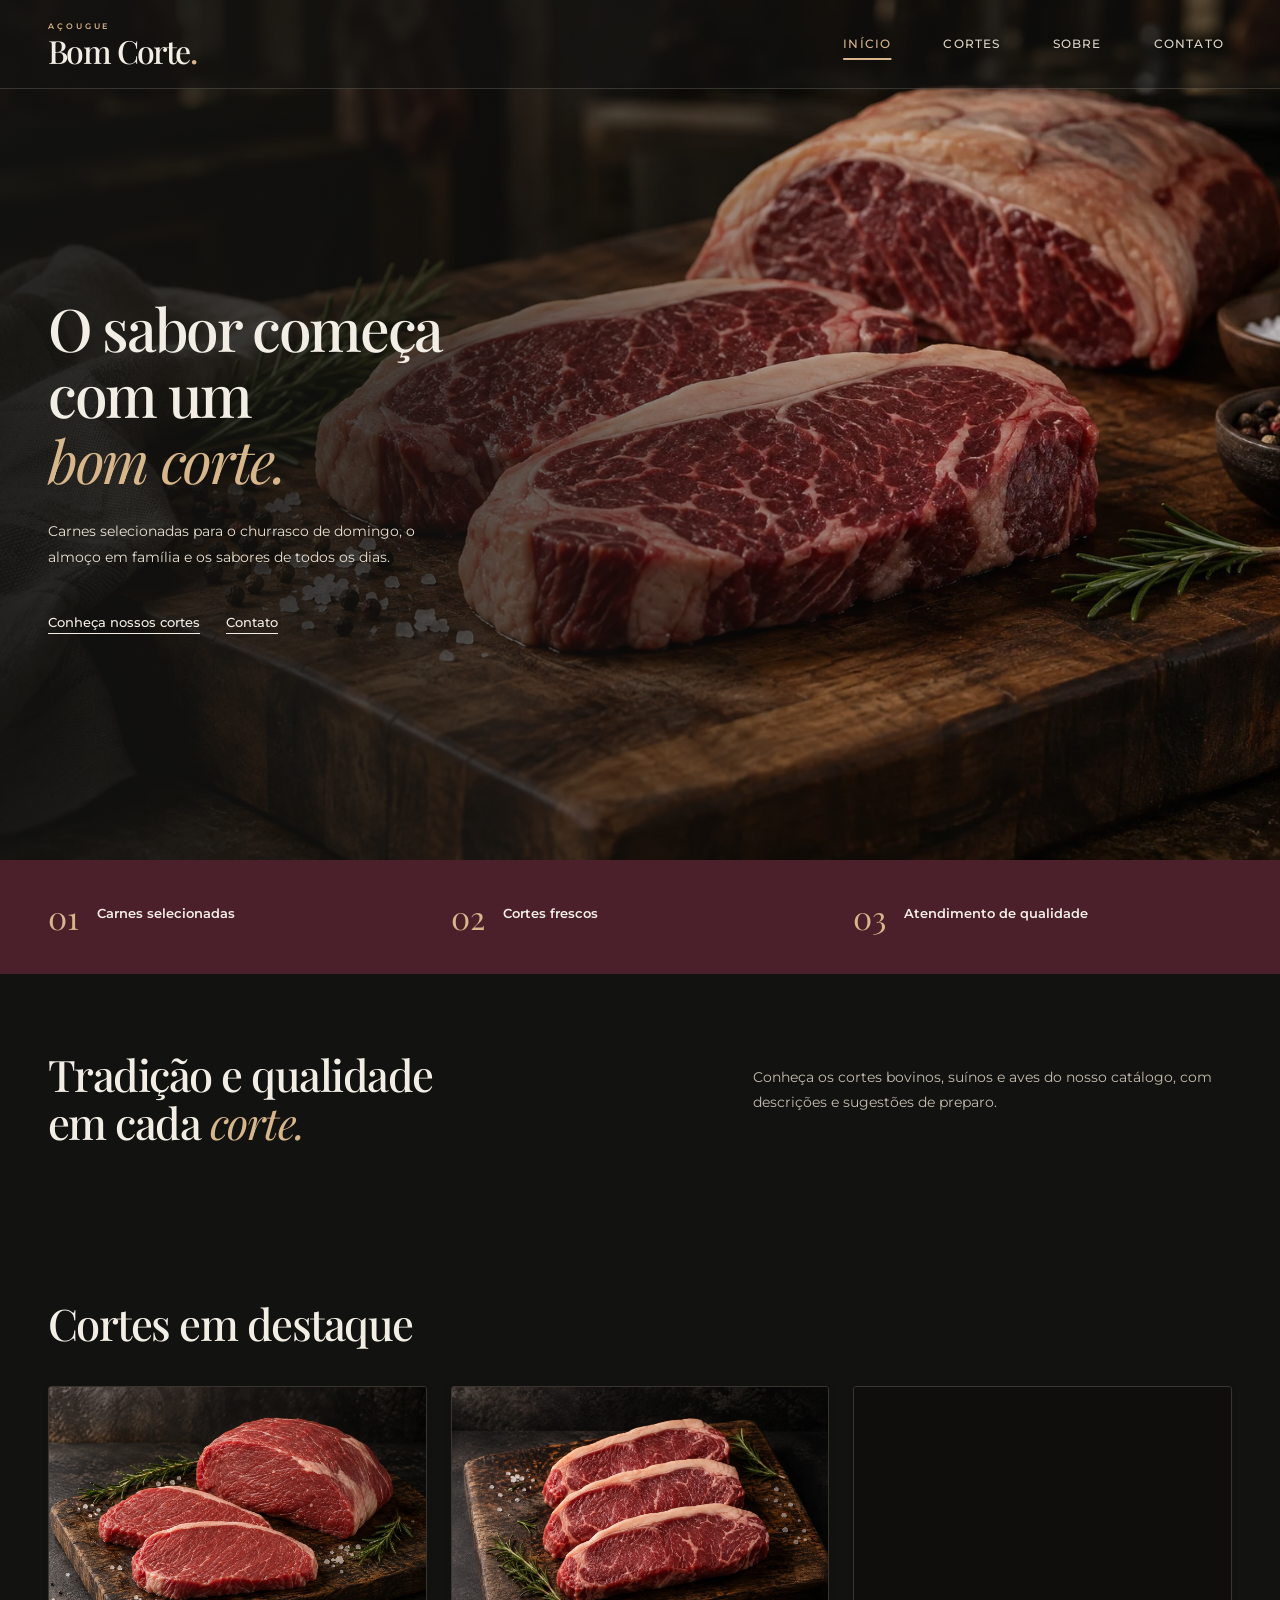
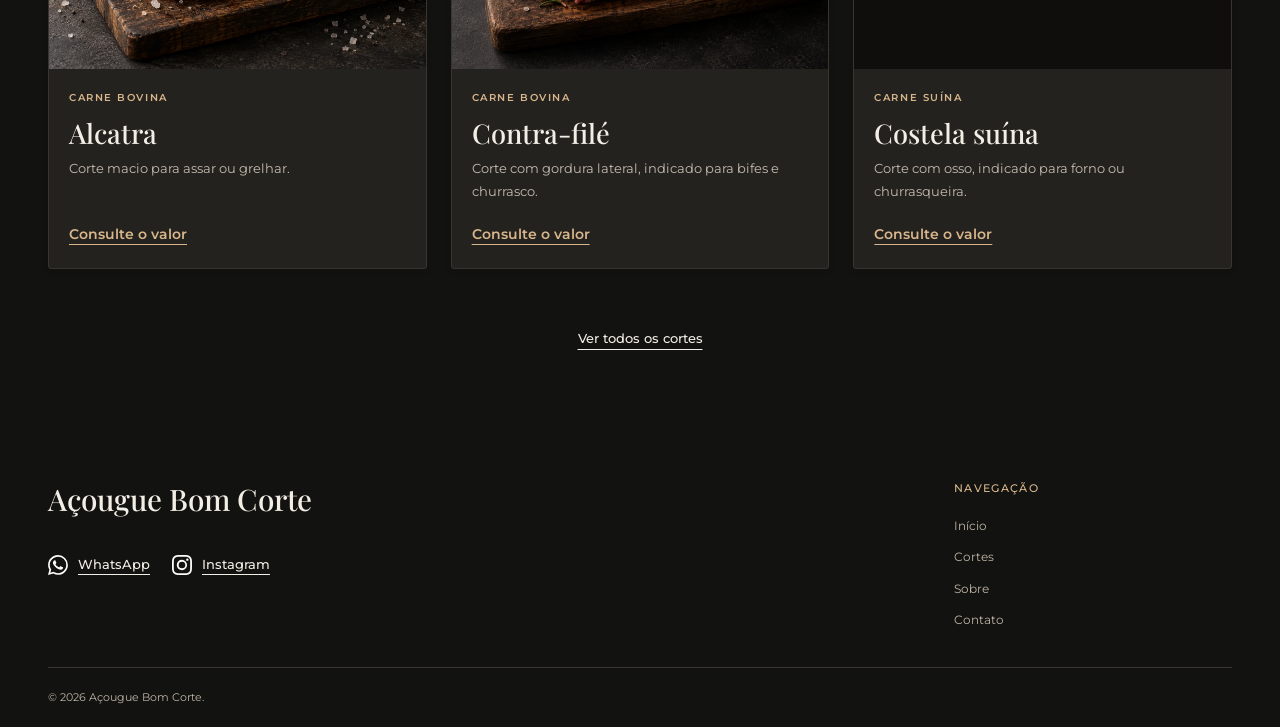
==== commit 340d4560: "image para WebP Comprime imagens para WebP e atualiza os caminhos no HTML" ====
--- a/index.html
+++ b/index.html
@@ -36,7 +36,7 @@
     </header>
     <main id="conteudo">
       <section class="hero">
-        <img class="hero-image" src="images/acougue-principal-v2.png" width="1536" height="1024" alt="Peça de carne bovina e bifes sobre uma tábua com ervas" fetchpriority="high">
+        <img class="hero-image" src="images/acougue-principal-v2.webp" width="1536" height="1024" alt="Peça de carne bovina e bifes sobre uma tábua com ervas" fetchpriority="high">
         <div class="container hero-content">
           <div class="row">
             <div class="col-lg-7 col-xl-6 hero-copy">
@@ -83,7 +83,7 @@
           <div class="row g-4">
             <div class="col-12 col-md-6 col-lg-4">
               <article class="card product-card h-100">
-                <img class="product-image" src="images/alcatra-v2.png" width="1448" height="1086" alt="Alcatra crua em peça e bifes sobre tábua escura" loading="lazy" decoding="async">
+                <img class="product-image" src="images/alcatra-v2.webp" width="1448" height="1086" alt="Alcatra crua em peça e bifes sobre tábua escura" loading="lazy" decoding="async">
                 <div class="card-body">
                   <p class="product-category">CARNE BOVINA</p>
                   <h3>Alcatra</h3>
@@ -94,7 +94,7 @@
             </div>
             <div class="col-12 col-md-6 col-lg-4">
               <article class="card product-card h-100">
-                <img class="product-image" src="images/contra-file-v2.png" width="1448" height="1086" alt="Bifes crus de contra-filé com gordura lateral sobre tábua escura" loading="lazy" decoding="async">
+                <img class="product-image" src="images/contra-file-v2.webp" width="1448" height="1086" alt="Bifes crus de contra-filé com gordura lateral sobre tábua escura" loading="lazy" decoding="async">
                 <div class="card-body">
                   <p class="product-category">CARNE BOVINA</p>
                   <h3>Contra-filé</h3>
@@ -105,7 +105,7 @@
             </div>
             <div class="col-12 col-md-6 col-lg-4">
               <article class="card product-card h-100">
-                <img class="product-image" src="images/costela-suina-v2.png" width="1448" height="1086" alt="Costela suína crua em peça e porções sobre tábua escura" loading="lazy" decoding="async">
+                <img class="product-image" src="images/costela-suina-v2.webp" width="1448" height="1086" alt="Costela suína crua em peça e porções sobre tábua escura" loading="lazy" decoding="async">
                 <div class="card-body">
                   <p class="product-category">CARNE SUÍNA</p>
                   <h3>Costela suína</h3>
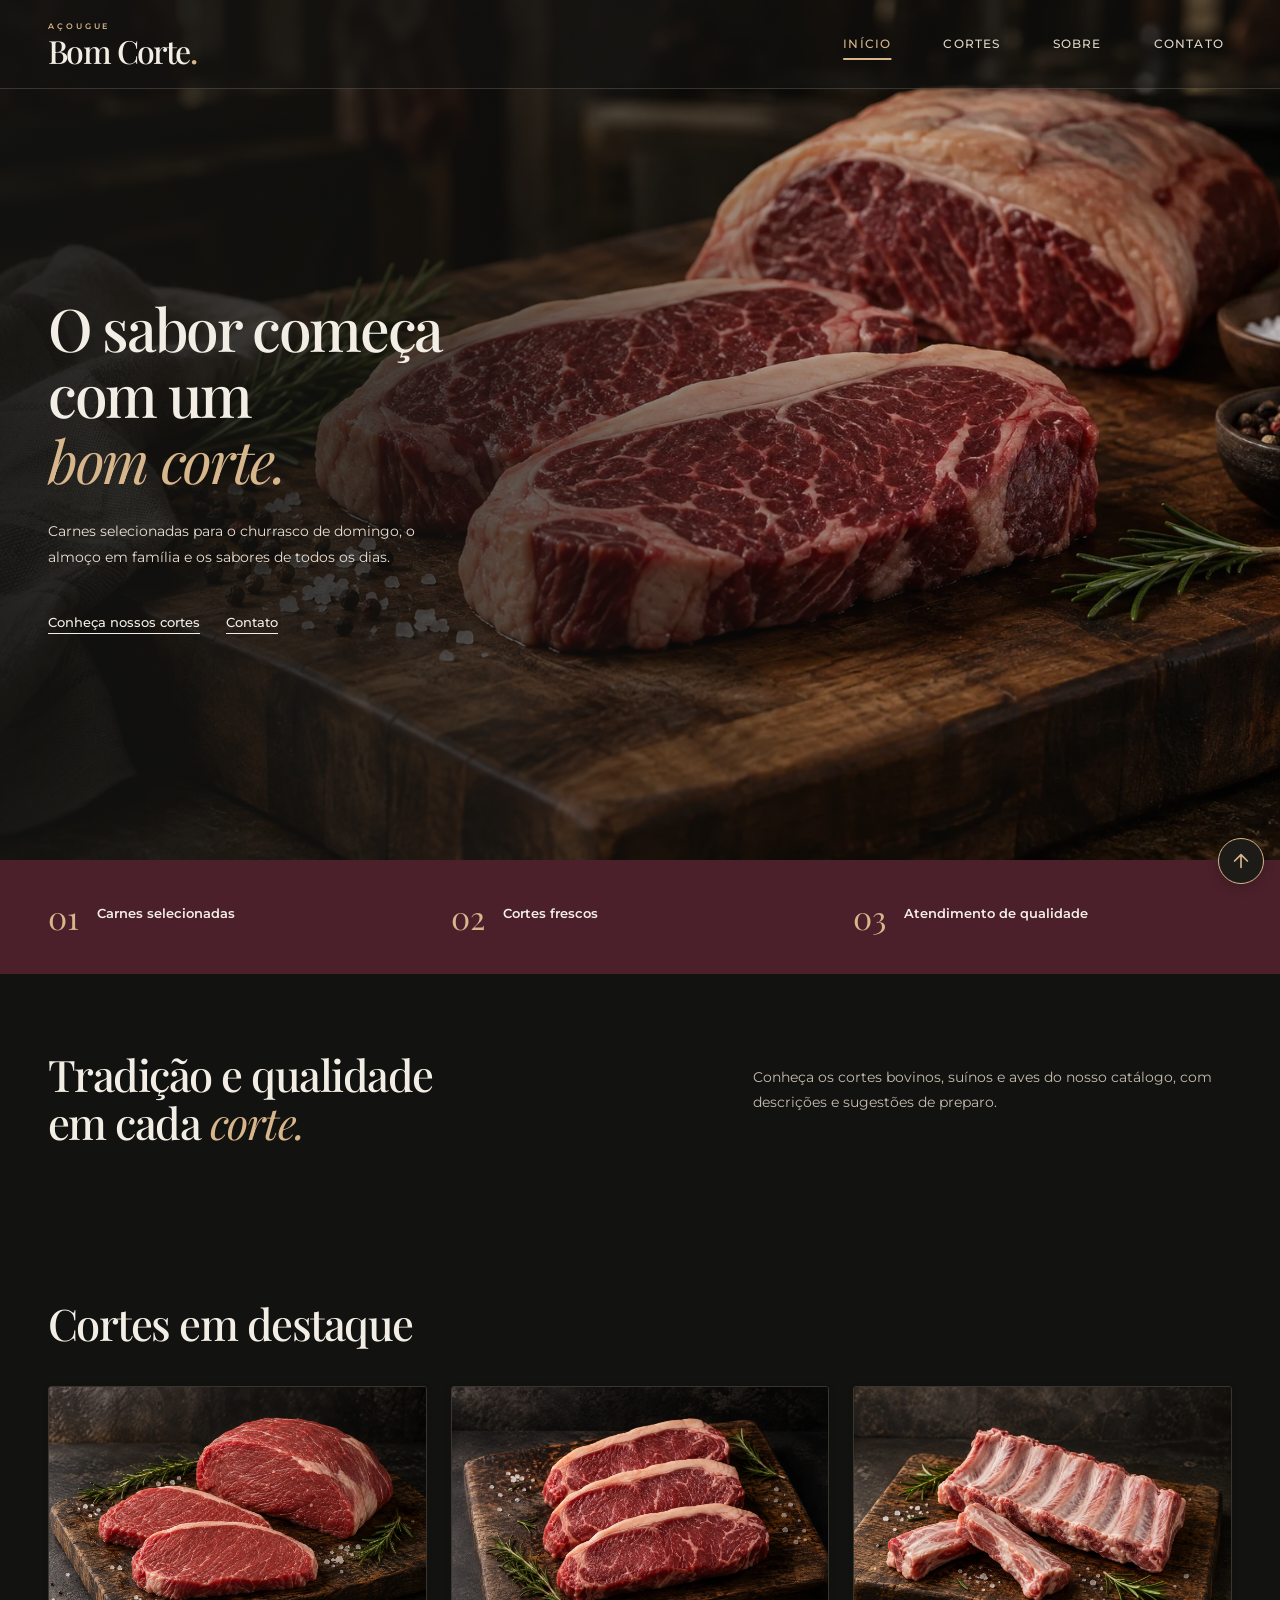
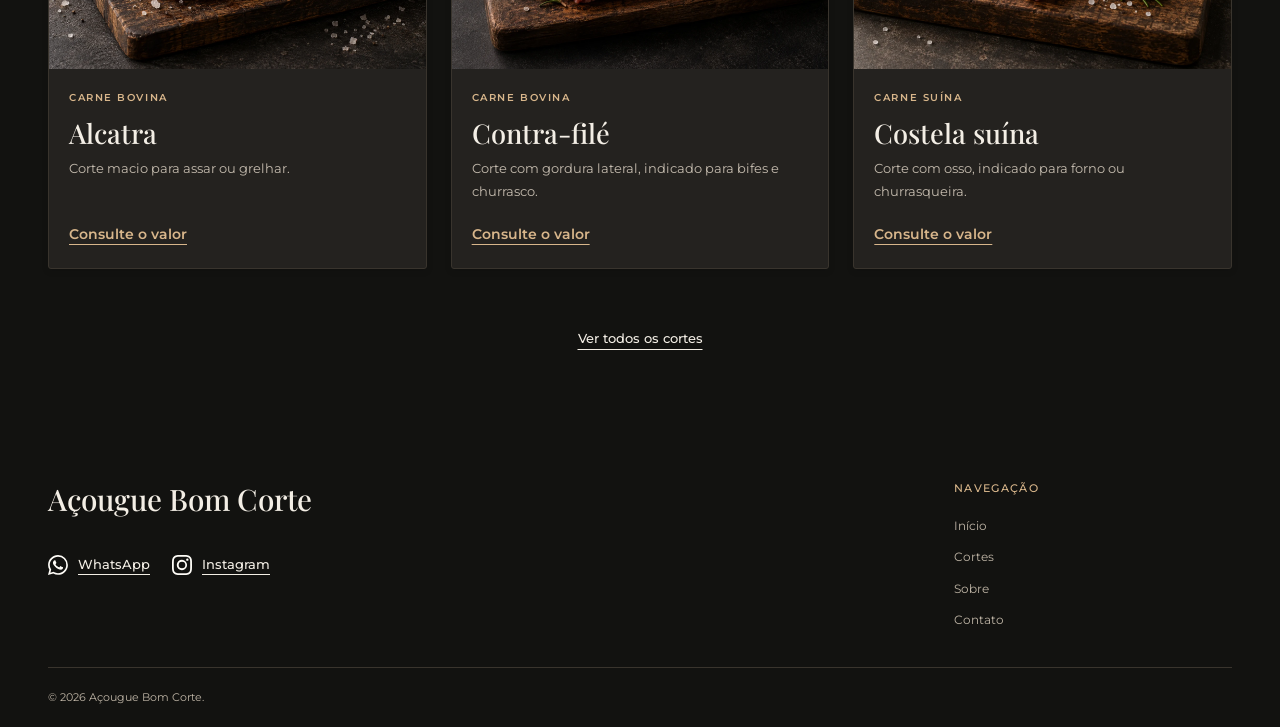
==== commit 88ed2018: "Adicionei botão de voltar ao topo" ====
--- a/index.html
+++ b/index.html
@@ -9,9 +9,9 @@
     <link rel="preconnect" href="https://fonts.gstatic.com" crossorigin>
     <link href="https://fonts.googleapis.com/css2?family=Montserrat:wght@400;500;600;700&family=Playfair+Display:wght@400;500;600;700&display=swap" rel="stylesheet">
     <link href="https://cdn.jsdelivr.net/npm/bootstrap@5.3.8/dist/css/bootstrap.min.css" rel="stylesheet" integrity="sha384-sRIl4kxILFvY47J16cr9ZwB07vP4J8+LH7qKQnuqkuIAvNWLzeN8tE5YBujZqJLB" crossorigin="anonymous">
-    <link rel="stylesheet" href="style.css?v=20260927-12">
+    <link rel="stylesheet" href="style.css?v=20260928-1">
   </head>
-  <body class="home-page">
+  <body class="home-page" id="topo">
     <a class="skip-link" href="#conteudo">Pular para o conteúdo</a>
     <header class="site-header">
       <nav class="navbar navbar-expand-md" data-bs-theme="dark" aria-label="Navegação principal">
@@ -148,6 +148,11 @@
         <div class="footer-bottom"><small>© 2026 Açougue Bom Corte.</small></div>
       </div>
     </footer>
+    <a class="back-to-top" href="#topo" aria-label="Voltar ao topo" title="Voltar ao topo">
+      <svg width="22" height="22" viewBox="0 0 24 24" fill="none" stroke="currentColor" stroke-width="1.8" stroke-linecap="round" stroke-linejoin="round" aria-hidden="true" focusable="false">
+        <path d="M12 19V5M5 12l7-7 7 7"></path>
+      </svg>
+    </a>
     <script src="https://cdn.jsdelivr.net/npm/bootstrap@5.3.8/dist/js/bootstrap.bundle.min.js" integrity="sha384-FKyoEForCGlyvwx9Hj09JcYn3nv7wiPVlz7YYwJrWVcXK/BmnVDxM+D2scQbITxI" crossorigin="anonymous"></script>
   </body>
 </html>
--- a/style.css
+++ b/style.css
@@ -1003,7 +1003,39 @@
 
 }
 
+/* Botão para voltar ao topo */
+html {
+  scroll-behavior: smooth;
+}
+
+.back-to-top {
+  position: fixed;
+  right: max(16px, env(safe-area-inset-right));
+  bottom: max(16px, env(safe-area-inset-bottom));
+  z-index: 10;
+  display: inline-flex;
+  align-items: center;
+  justify-content: center;
+  width: 46px;
+  height: 46px;
+  border: 1px solid var(--sand);
+  border-radius: 50%;
+  background: var(--charcoal);
+  color: var(--sand);
+  text-decoration: none;
+  box-shadow: 0 3px 12px rgb(0 0 0 / 20%);
+}
+
+.back-to-top:hover {
+  background: var(--wine-dark);
+  color: var(--cream);
+}
+
 @media (prefers-reduced-motion: reduce) {
+  html {
+    scroll-behavior: auto;
+  }
+
   .product-card, .navbar .nav-link {
     transition: none;
   }
